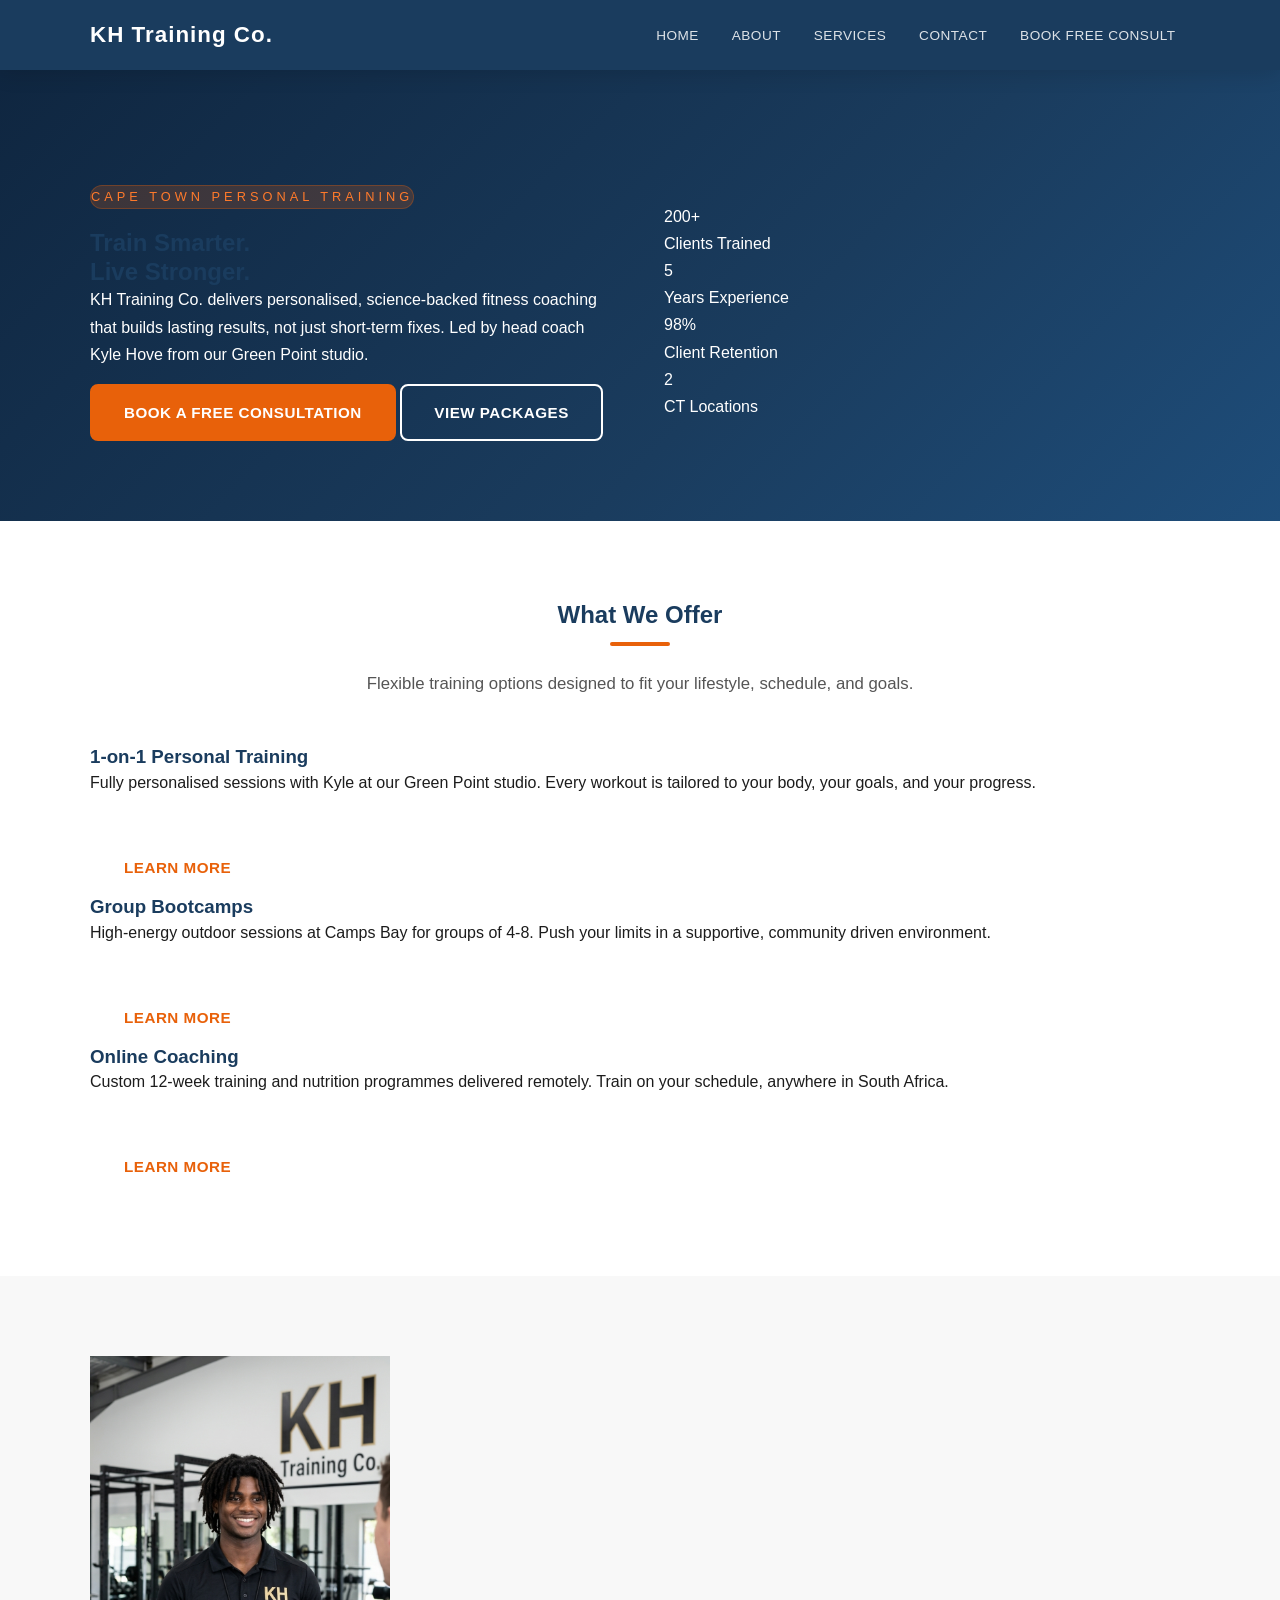
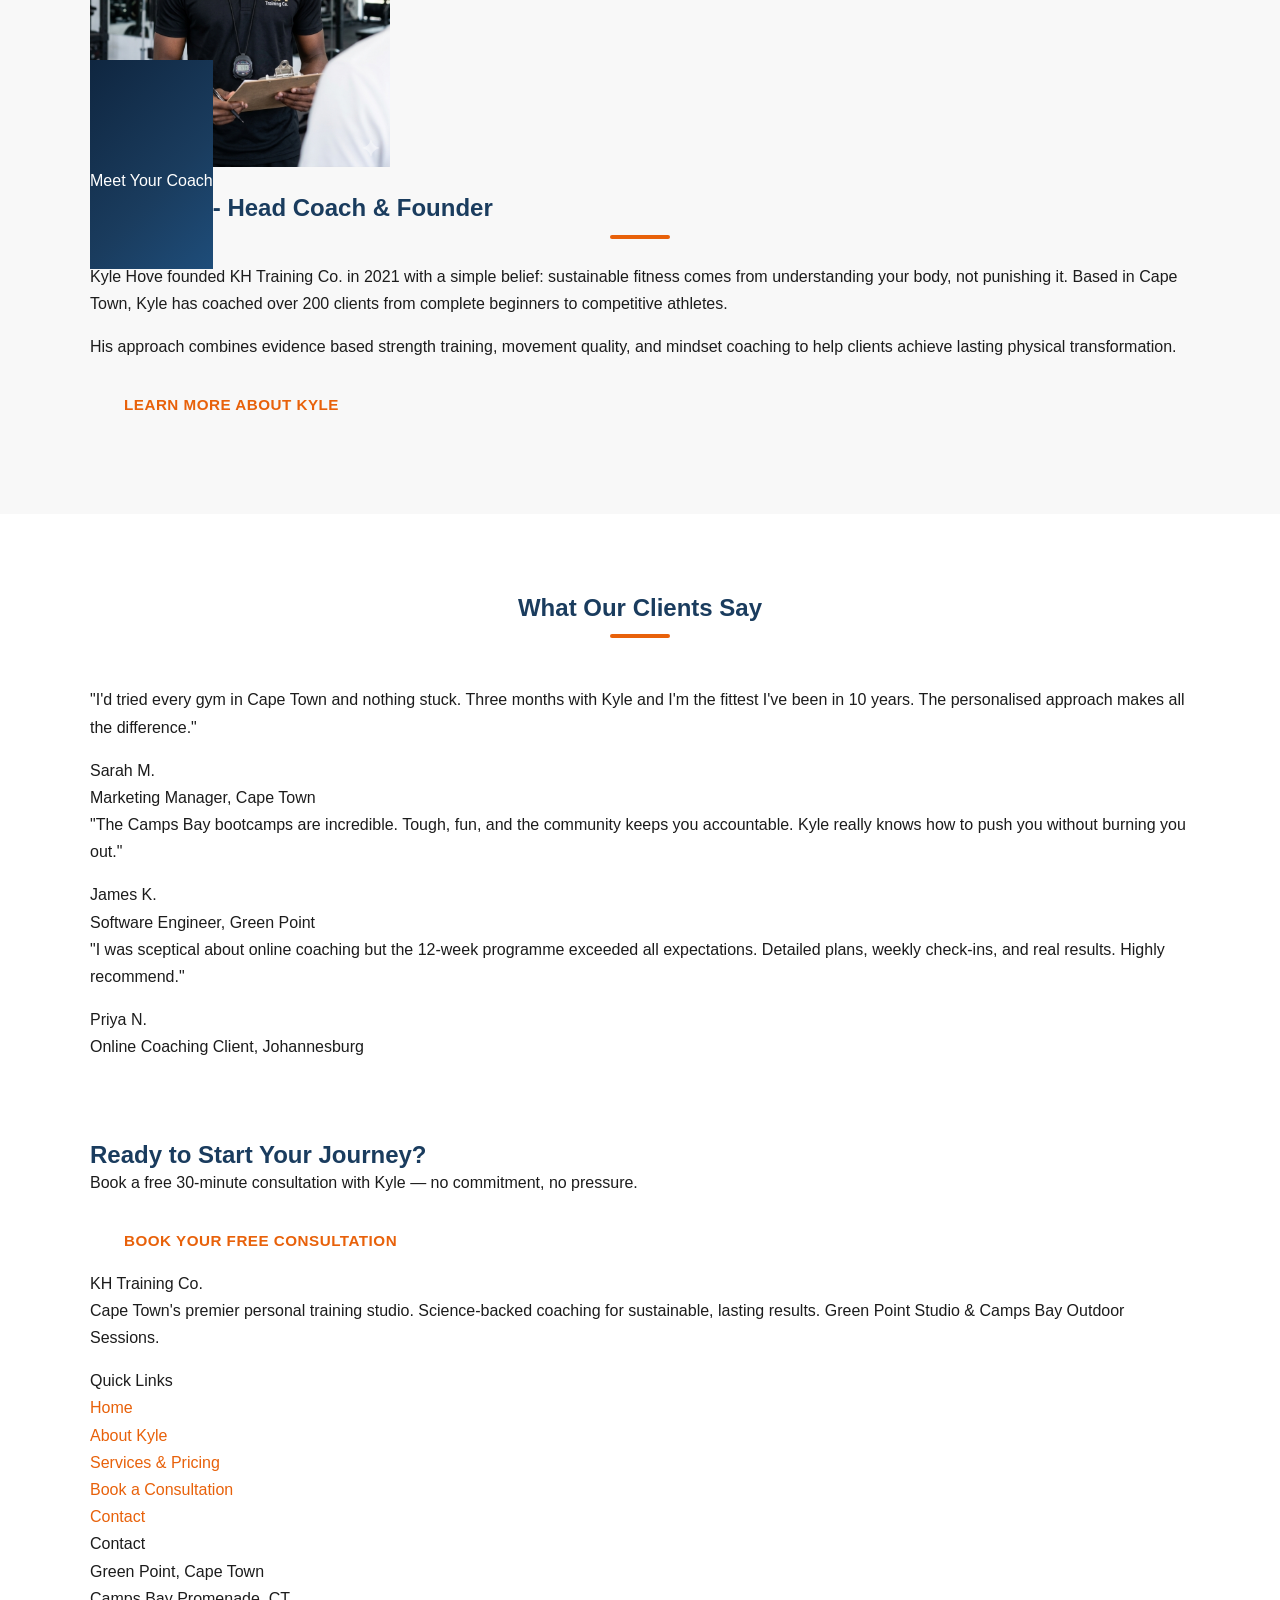
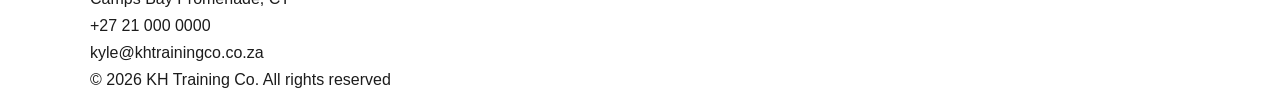
==== index.html @ 4041bc65 "added hero" ====
<!DOCTYPE html>
<html lang="en">
<head>
    <meta charset="UTF-8">
    <meta name="viewport" content="width=device-width, initial-scale=1.0">
    <title>KH Training Co. | Personal Training Cape Town</title>
    <link rel="stylesheet" href="css/style.css">
</head>
<body>
    <!--  header -->
    <header class="site-header">
    <nav class="nav container">
      <a href="index.html" class="navLogo">KH <span>Training Co.</span></a>
      <ul class="navLinks">
        <li><a href="index.html" class="active">Home</a></li>
        <li><a href="about.html">About</a></li>
        <li><a href="services.html">Services</a></li>
        <li><a href="contact.html">Contact</a></li>
        <li><a href="enquiry.html" class="navCTA">Book Free Consult</a></li>
      </ul>
      <div class="navToggle" aria-label="Toggle navigation">
        <span></span><span></span><span></span>
      </div>
    </nav>
  </header>
  <!--hero-->
  <section class="hero">
    <div class="container">
      <div class="heroInner">
        <div class="heroContent">
          <span class="heroTag">Cape Town Personal Training</span>
          <h1>Train Smarter.<br><span>Live Stronger.</span></h1>
          <p>KH Training Co. delivers personalised, science-backed fitness coaching that builds lasting results, not just short-term fixes. Led by head coach Kyle Hove from our Green Point studio.</p>
          <div class="heroBtns">
            <a href="enquiry.html" class="btn btn--primary">Book a Free Consultation</a>
            <a href="services.html" class="btn btn--outline">View Packages</a>
          </div>
        </div>
        <!--xp-->
        <div class="heroVisual">
          <div class="heroStats">
            <div class="stat">
              <div class="stat number">200+</div>
              <div class="stat label">Clients Trained</div>
            </div>
            <div class="stat">
              <div class="stat number">5</div>
              <div class="stat label">Years Experience</div>
            </div>
            <div class="stat">
              <div class="stat number">98%</div>
              <div class="stat label">Client Retention</div>
            </div>
            <div class="stat">
              <div class="stat number">2</div>
              <div class="stat label">CT Locations</div>
            </div>
          </div>
        </div>
      </div>
    </div>
  </section>
    <!--services-->
  <section class="section">
    <div class="container">
      <div class="sectionHeader">
        <h2>What We Offer</h2>
        <div class="divider"></div>
        <p>Flexible training options designed to fit your lifestyle, schedule, and goals.</p>
      </div>
      <div class="cards">
        <div class="card">
          <div class="card icon"></div>
          <h3>1-on-1 Personal Training</h3>
          <p>Fully personalised sessions with Kyle at our Green Point studio. Every workout is tailored to your body, your goals, and your progress.</p>
          <br>
          <a href="services.html" class="btn">Learn More</a>
        </div>

        <div class="card">
          <div class="card icon"></div>
          <h3>Group Bootcamps</h3>
          <p>High-energy outdoor sessions at Camps Bay for groups of 4-8. Push your limits in a supportive, community driven environment.</p>
          <br>
          <a href="services.html" class="btn">Learn More</a>
        </div>

        <div class="card">
          <div class="card icon"></div>
          <h3>Online Coaching</h3>
          <p>Custom 12-week training and nutrition programmes delivered remotely. Train on your schedule, anywhere in South Africa.</p>
          <br>
          <a href="services.html" class="btn">Learn More</a>
        </div>

      </div>
    </div>
  </section>
  <!--about-->
<section class="section section--grey">
    <div class="container">
      <div class="about-grid">
        <div class="about-img">
          <img src="images/kyle.png" alt="Photo of Kyle Hove" width="300" height="auto">
        </div>
        <div>
          <span class="hero tag">Meet Your Coach</span>
          <h2>Kyle Hove - Head Coach & Founder</h2>
          <div class="divider"></div>
          <p>Kyle Hove founded KH Training Co. in 2021 with a simple belief: sustainable fitness comes from understanding your body, not punishing it. Based in Cape Town, Kyle has coached over 200 clients from complete beginners to competitive athletes.</p>
          <p>His approach combines evidence based strength training, movement quality, and mindset coaching to help clients achieve lasting physical transformation.</p>
          <a href="about.html" class="btn">Learn More About Kyle</a>
        </div>
      </div>
    </div>
  </section>
     <!--testimonial-->
  <section class="section">
    <div class="container">
      <div class="sectionHeader">
        <h2>What Our Clients Say</h2>
        <div class="divider"></div>
      </div>
      <div class="testimonials">

        <div class="testimonial">
          <p class="testimonial text">"I'd tried every gym in Cape Town and nothing stuck. Three months with Kyle and I'm the fittest I've been in 10 years. The personalised approach makes all the difference."</p>
          <div class="testimonial author">Sarah M.</div>
          <div class="testimonial role">Marketing Manager, Cape Town</div>
        </div>

        <div class="testimonial">
          <p class="testimonial text">"The Camps Bay bootcamps are incredible. Tough, fun, and the community keeps you accountable. Kyle really knows how to push you without burning you out."</p>
          <div class="testimonial author">James K.</div>
          <div class="testimonial role">Software Engineer, Green Point</div>
        </div>

        <div class="testimonial">
          <p class="testimonial text">"I was sceptical about online coaching but the 12-week programme exceeded all expectations. Detailed plans, weekly check-ins, and real results. Highly recommend."</p>
          <div class="testimonial author">Priya N.</div>
          <div class="testimonial role">Online Coaching Client, Johannesburg</div>
        </div>

      </div>
    </div>
  </section>
       <!-- booking -->
  <section>
    <div class="container">
      <h2 >Ready to Start Your Journey?</h2>
      <p>Book a free 30-minute consultation with Kyle — no commitment, no pressure.</p>
      <a href="enquiry.html" class="btn">Book Your Free Consultation</a>
    </div>
  </section>
    <!-- footer-->
  <footer class="footer">
    <div class="container">
      <div class="footerGrid">
        <div>
          <div class="footerName">KH <span>Training Co.</span></div>
          <p class="footer desc">Cape Town's premier personal training studio. Science-backed coaching for sustainable, lasting results. Green Point Studio &amp; Camps Bay Outdoor Sessions.</p>
        </div>
        <div>
          <div class="footerheading">Quick Links</div>
          <ul class="footerlinks">
            <li><a href="index.html">Home</a></li>
            <li><a href="about.html">About Kyle</a></li>
            <li><a href="services.html">Services &amp; Pricing</a></li>
            <li><a href="enquiry.html">Book a Consultation</a></li>
            <li><a href="contact.html">Contact</a></li>
          </ul>
        </div>
        <div>
          <div class="footerheading">Contact</div>
          <ul class="footerlinks">
            <li>Green Point, Cape Town</li>
            <li> Camps Bay Promenade, CT</li>
            <li> +27 21 000 0000</li>
            <li> kyle@khtrainingco.co.za</li>
          </ul>
        </div>
      </div>
      <div class="footerbottom">
        <p>&copy; 2026 KH Training Co. All rights reserved</p>
      </div>
    </div>
  </footer>
    
</body>
</html>
---- css/style.css ----
/* Variables */
:root {
     --navy:      #1A3C5E;
  --navy-dark: #0F2640;
  --orange:    #E8610A;
  --orange-lt: #FF7A2B;
  --offwhite:  #F8F8F8;
  --lightgrey: #EEEEEE;
  --midgrey:   #999999;
  --darktext:  #1C1C1C;
  --white:     #FFFFFF;

  --font-head: 'Montserrat', sans-serif;
  --font-body: 'Open Sans', sans-serif;

  --shadow-sm: 0 2px 8px rgba(0,0,0,0.08);
  --shadow-md: 0 4px 20px rgba(0,0,0,0.12);
  --shadow-lg: 0 8px 40px rgba(0,0,0,0.16);

  --radius:    8px;
  --transition: 0.3s ease;

}

/* basic rest*/
*{
    margin: 0;
    padding: 0;
    box-shadow: border-box;
}

/*body*/
body {
  font-family: var(--font-body);
  font-size: 16px;
  line-height: 1.7;
  color: var(--darktext);
  background: var(--white);
}

img { max-width: 100%;
     height: auto;
      display: block;
 }

 a { color: var(--orange);
     text-decoration: none;
     transition: color var(--transition);
 }
a:hover { color: var(--orange-lt);
 }

ul { list-style: none;
 }

 /* font style*/
 h1, h2, h3, h4, h5 {
  font-family: var(--font-head);
  font-weight: 700;
  line-height: 1.2;
  color: var(--navy);
}

p { margin-bottom: 1rem;
}

/* layout */
.container {
  max-width: 1100px;
  margin: 0 auto;
  padding: 0 1.5rem;
}

.section {
  padding: 5rem 0;
}

.section--grey{
    background: var(--offwhite);
}

.sectionHeader {
  text-align: center;
  margin-bottom: 3rem;
}

.sectionHeader h2 { margin-bottom: 0.75rem; 
}

.sectionHeader p {
  font-size: 1.05rem;
  color: #555;
  max-width: 600px;
  margin: 0 auto;
}

.divider {
  width: 60px;
  height: 4px;
  background: var(--orange);
  margin: 0.75rem auto 1.5rem;
  border-radius: 2px;
}

/* buttons*/
.btn {
  display: inline-block;
  padding: 0.85rem 2rem;
  border-radius: var(--radius);
  font-family: var(--font-head);
  font-weight: 700;
  font-size: 0.95rem;
  letter-spacing: 0.5px;
  text-transform: uppercase;
  cursor: pointer;
  border: 2px solid transparent;
  transition: all var(--transition);
}

.btn--primary {
  background: var(--orange);
  color: var(--white);
  border-color: var(--orange);
}

.btn--primary:hover {
  background: var(--orange-lt);
  border-color: var(--orange-lt);
  color: var(--white);
  transform: translateY(-2px);
  box-shadow: var(--shadow-md);
}

.btn--outline {
  background: transparent;
  color: var(--white);
  border-color: var(--white);
}

.btn--outline:hover {
  background: var(--white);
  color: var(--navy);
  transform: translateY(-2px);
}

.btn--navy {
  background: var(--navy);
  color: var(--white);
  border-color: var(--navy);
}

.btn--navy:hover {
  background: var(--navy-dark);
  border-color: var(--navy-dark);
  color: var(--white);
  transform: translateY(-2px);
}

/* header and nav*/

.site-header {
  position: sticky;
  top: 0;
  z-index: 1000;
  background: var(--navy);
  box-shadow: var(--shadow-md);
}

.nav {
  display: flex;
  align-items: center;
  justify-content: space-between;
  height: 70px;
}

.navLogo{

  font-family: var(--font-head);
  font-weight: 900;
  font-size: 1.4rem;
  color: var(--white);
  letter-spacing: 1px;
}

.navLinks{
    display: flex;
  align-items: center;
  gap: 0.25rem;
}

.navLinks a{
    font-family: var(--font-head);
    font-size: 0.85rem;
    text-transform: uppercase;
    letter-spacing: 0.5px;
    color: rgba(255,255,255,0.85);
    padding: 0.5rem 0.9rem;
    border-radius: var(--radius);
    transition: all var(--transition);
}

.navLinks :hover{
    color: var(--white);
  background: rgba(255,255,255,0.1);
}

.navCTA{
    background: var(--orange)
    color: var(--white)
    padding: 0.5rem 1.2rem
}

.navCTA :hover{
    background: var(--orange-lt)
}

.navToggle{
  display: none;
  flex-direction: column;
  gap: 5px;
  cursor: pointer;
  padding: 0.5rem;
}

.navToggle span{
  display: block;
  width: 24px;
  height: 2px;
  background: var(--white);
  border-radius: 2px;
  transition: all var(--transition);
}

/* hero */
.hero{
  background: linear-gradient(135deg, var(--navy-dark) 0%, var(--navy) 60%, #1e4d7a 100%);
  color: var(--white);
  padding: 7rem 0 5rem;
  position: relative;
  overflow: hidden;
}

.hero ::before{
  position: absolute;
  top: -50%;
  right: -10%;
  width: 600px;
  height: 600px;
  background: radial-gradient(circle, rgba(232,97,10,0.15) 0%, transparent 70%);
  pointer-events: none;
}

.heroInner{
    display: grid;
    gap: 3rem;
    align-items: center;
    grid-template-columns: 1fr 1fr;
}

.heroTag{
    display: inline-block;
    font-family: var(--font-head);
    font-size: 0.8rem;
    text-transform: uppercase;
    letter-spacing: 4px;
    padding: 0.4 rem 3rem;
    border-radius: 20px;
    border: 1px solid rgba(232,97,10,0.3);
    margin-bottom: 1.25rem;
    background: rgba(232,97,10,0.2);
    color: var(--orange-lt);
}
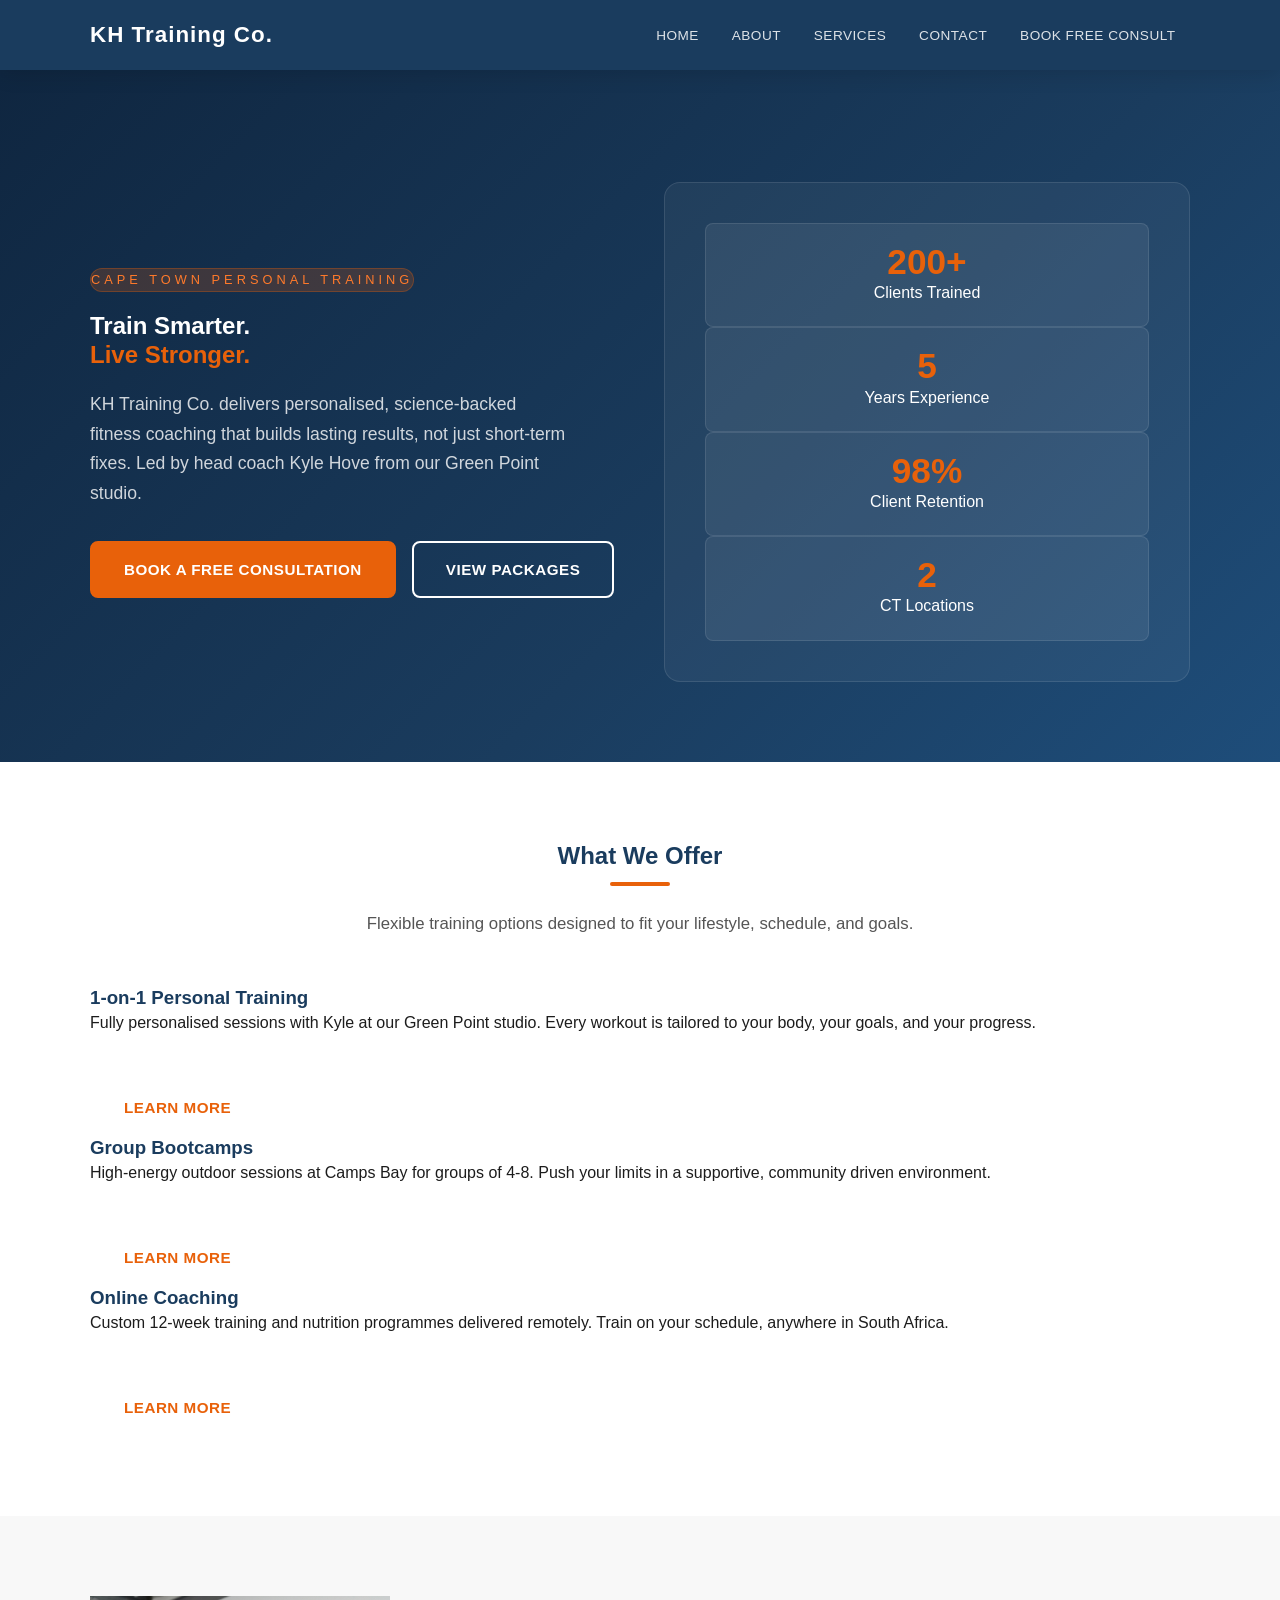
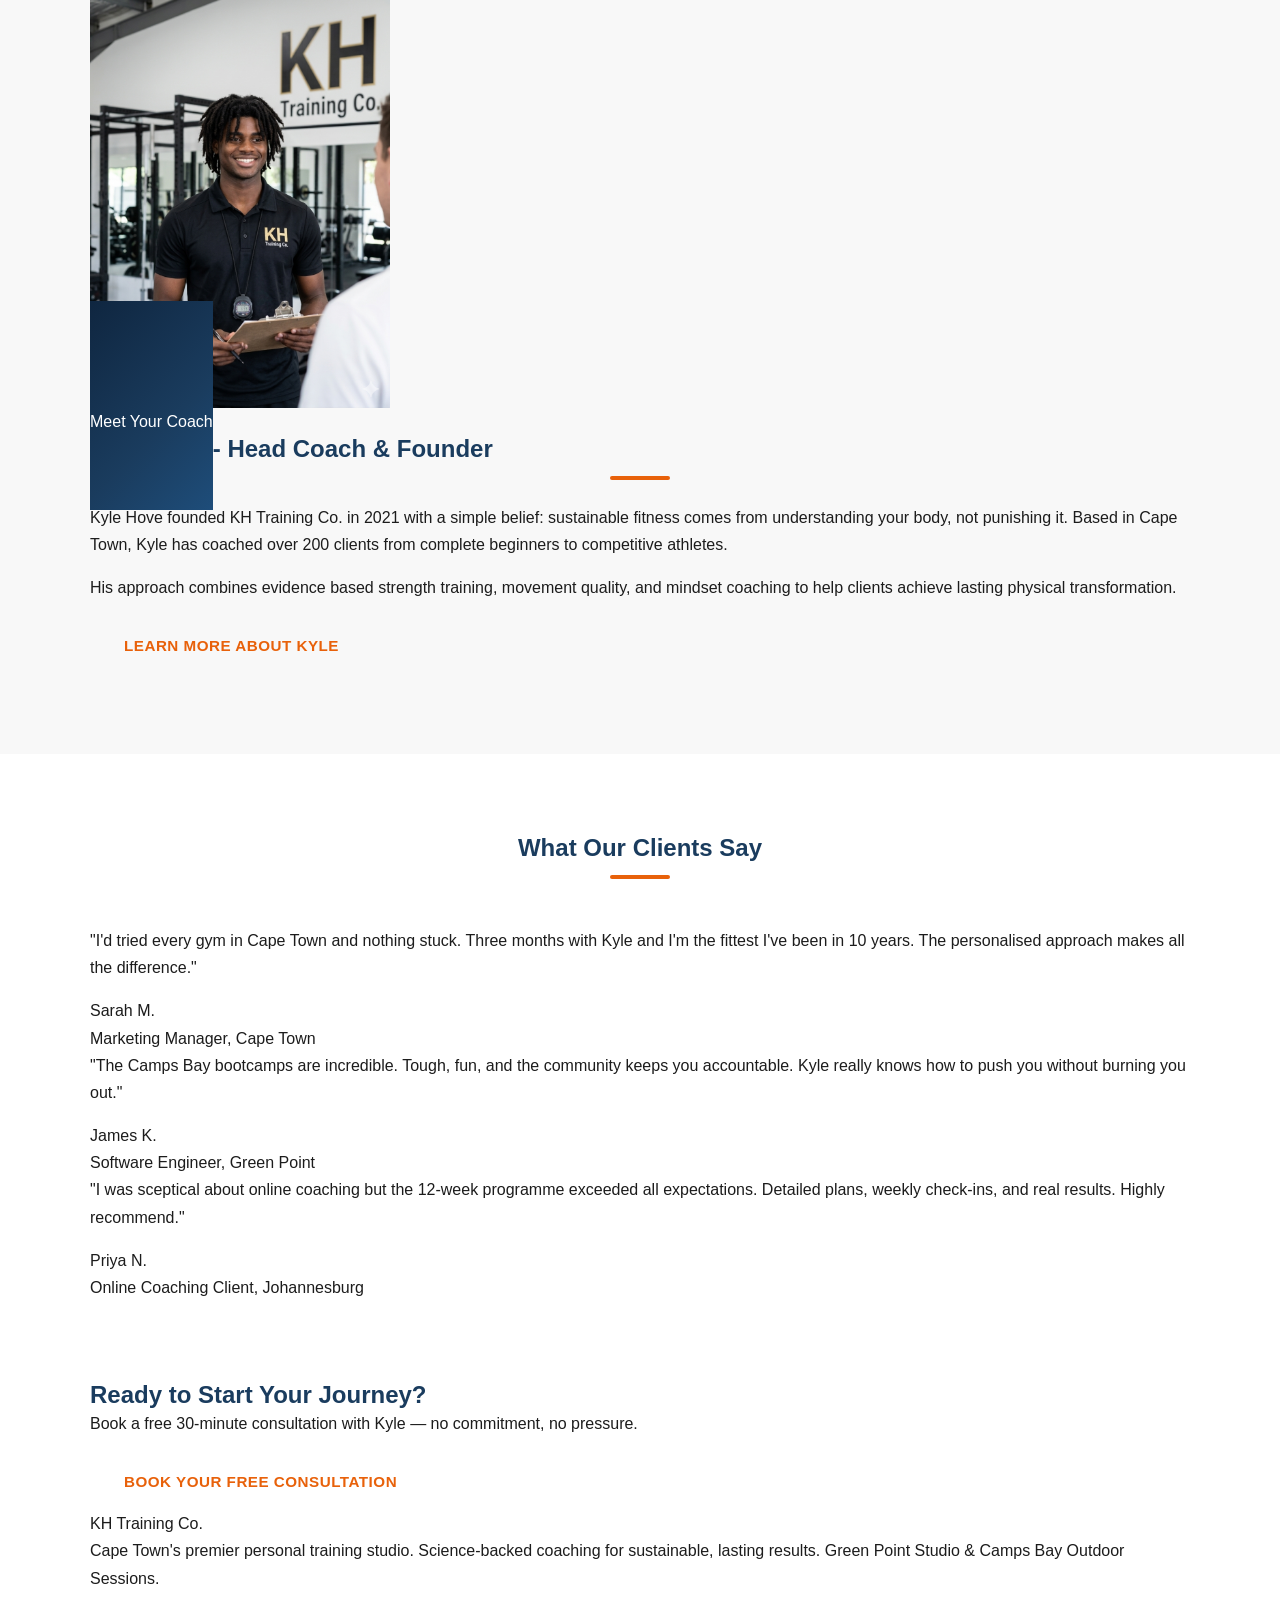
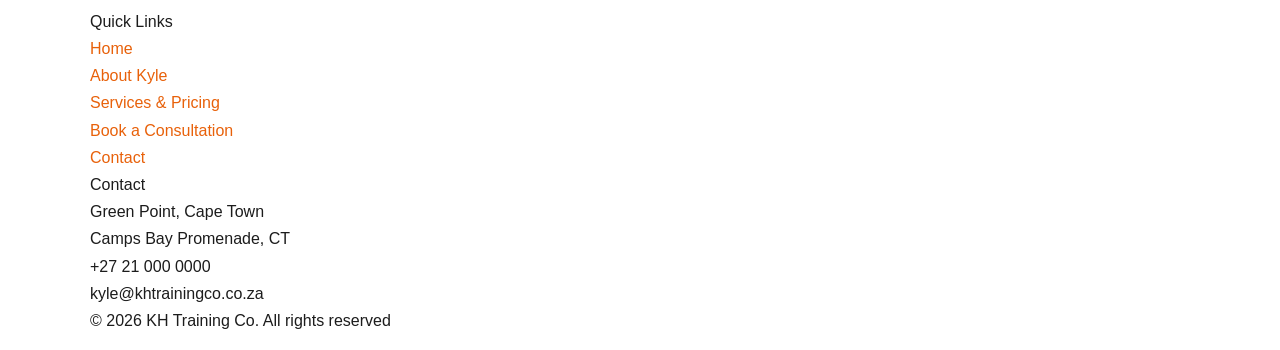
==== commit dfa16162: "styled statas" ====
--- a/index.html
+++ b/index.html
@@ -40,20 +40,20 @@
         <div class="heroVisual">
           <div class="heroStats">
             <div class="stat">
-              <div class="stat number">200+</div>
-              <div class="stat label">Clients Trained</div>
+              <div class="statNumber">200+</div>
+              <div class="statLabel">Clients Trained</div>
             </div>
             <div class="stat">
-              <div class="stat number">5</div>
-              <div class="stat label">Years Experience</div>
+              <div class="statNumber">5</div>
+              <div class="statLabel">Years Experience</div>
             </div>
             <div class="stat">
-              <div class="stat number">98%</div>
-              <div class="stat label">Client Retention</div>
+              <div class="statNumber">98%</div>
+              <div class="statLabel">Client Retention</div>
             </div>
             <div class="stat">
-              <div class="stat number">2</div>
-              <div class="stat label">CT Locations</div>
+              <div class="statNumber">2</div>
+              <div class="statLabel">CT Locations</div>
             </div>
           </div>
         </div>
--- a/css/style.css
+++ b/css/style.css
@@ -271,3 +271,61 @@
     color: var(--orange-lt);
 }
 
+.hero h1 {
+  color: var(--white);
+  margin-bottom: 1.25rem;
+}
+
+.hero h1 span { 
+    color: var(--orange); 
+}
+
+.hero p {
+  font-size: 1.1rem;
+  color: rgba(255,255,255,0.8);
+  margin-bottom: 2rem;
+  max-width: 480px;
+}
+
+.heroBtns{
+  display: flex;
+  gap: 1rem;
+  flex-wrap: wrap;
+}
+
+.heroVisual{
+  background: rgba(255,255,255,0.05);
+  border: 1px solid rgba(255,255,255,0.1);
+  border-radius: 16px;
+  padding: 2.5rem;
+}
+
+.heroStatas{
+  display: grid;
+  grid-template-columns: 1fr 1fr;
+  gap: 1.5rem;
+}
+
+.stat{
+  text-align: center;
+  padding: 1.25rem;
+  background: rgba(255,255,255,0.07);
+  border-radius: var(--radius);
+  border: 1px solid rgba(255,255,255,0.1);
+}
+
+.statNumber{
+  font-family: var(--font-head);
+  font-size: 2.2rem;
+  font-weight: 900;
+  color: var(--orange);
+  line-height: 1;
+}
+
+.statLable{
+  font-size: 0.8rem;
+  color: rgba(255,255,255,0.7);
+  text-transform: uppercase;
+  letter-spacing: 1px;
+  margin-top: 0.4rem;
+}
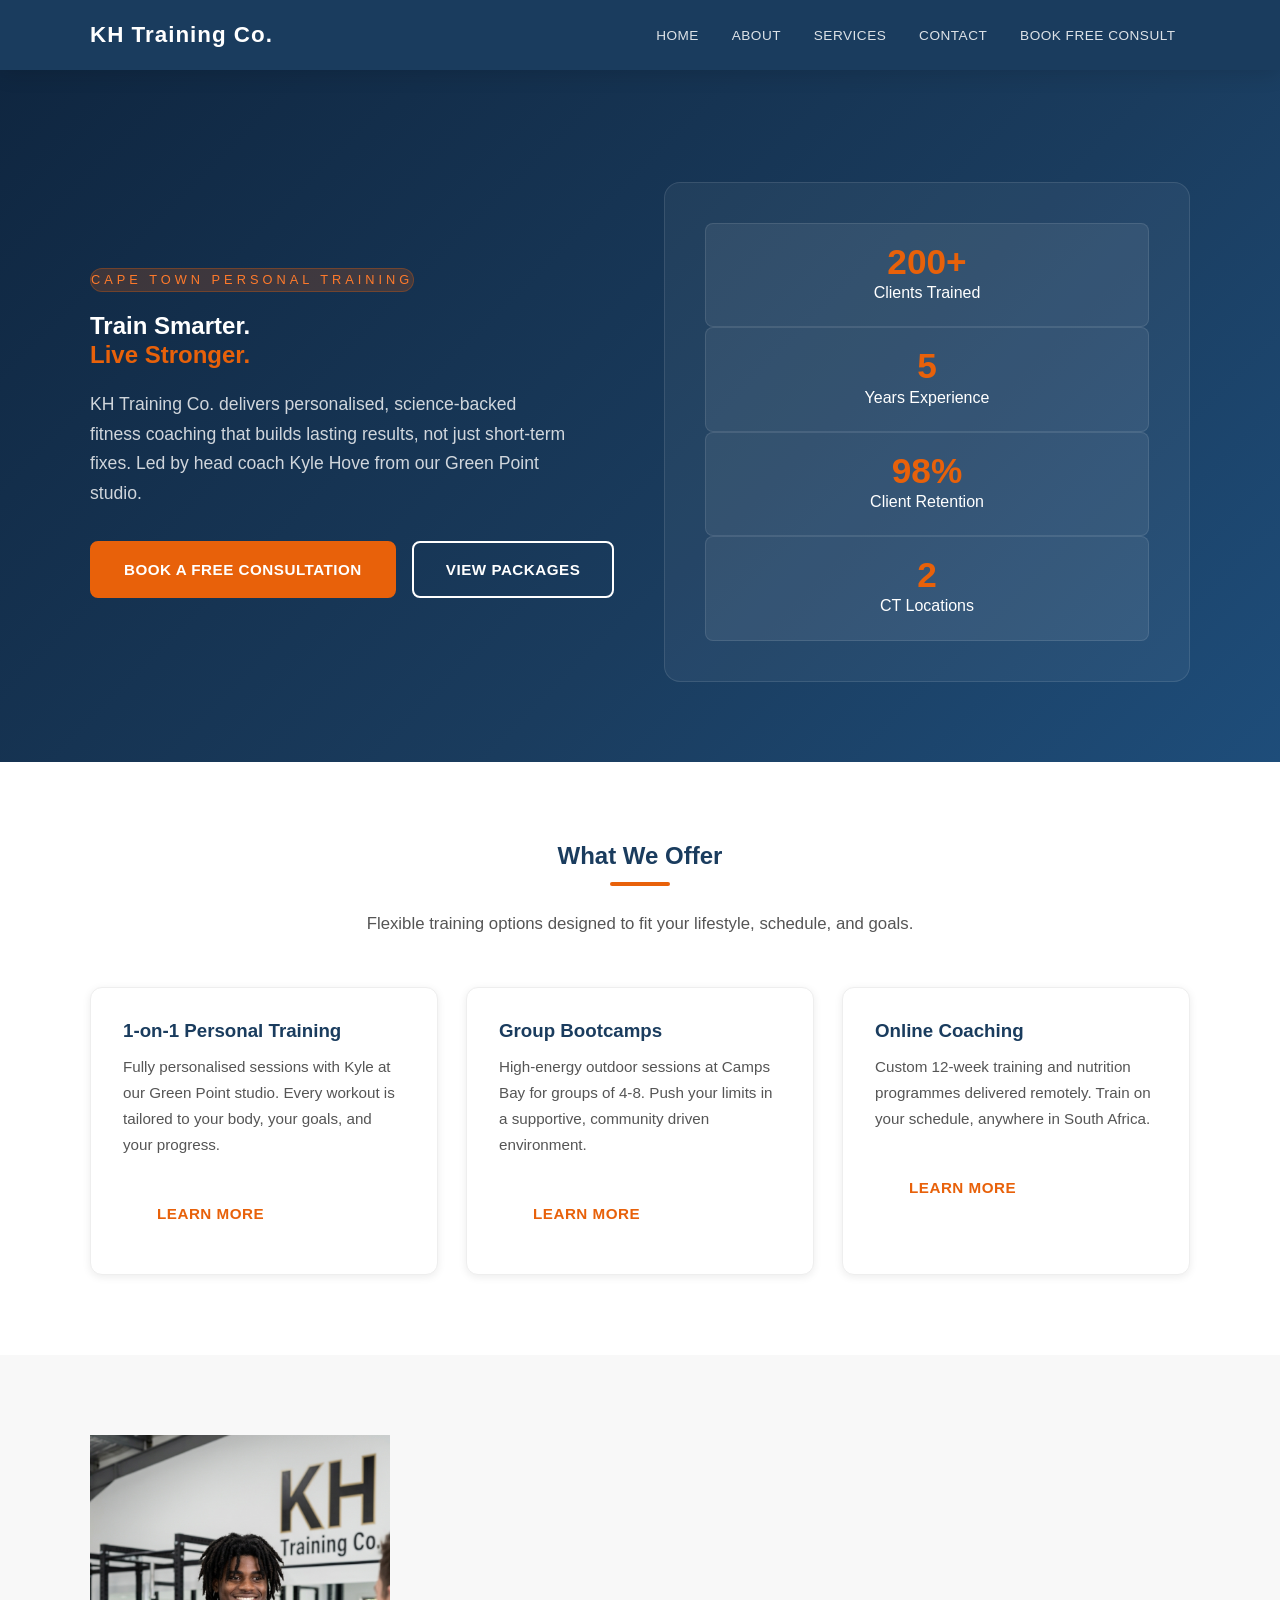
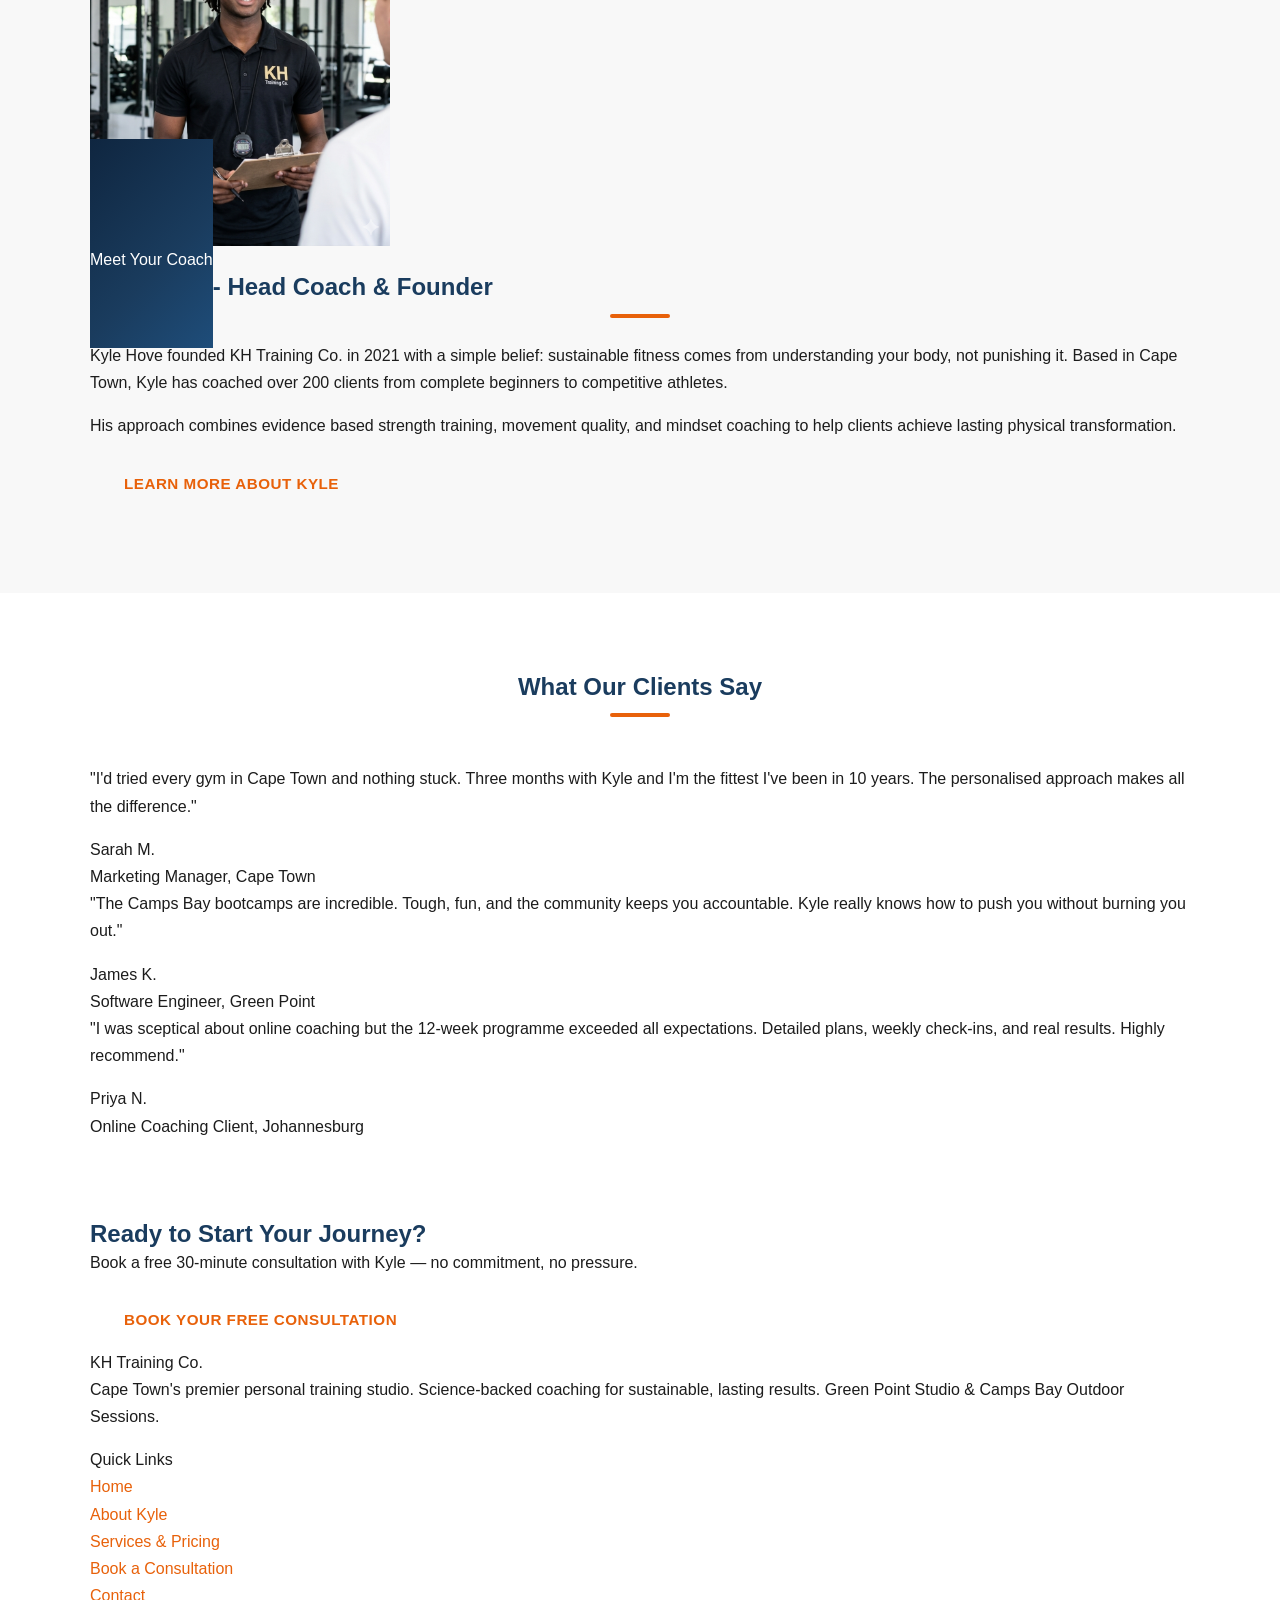
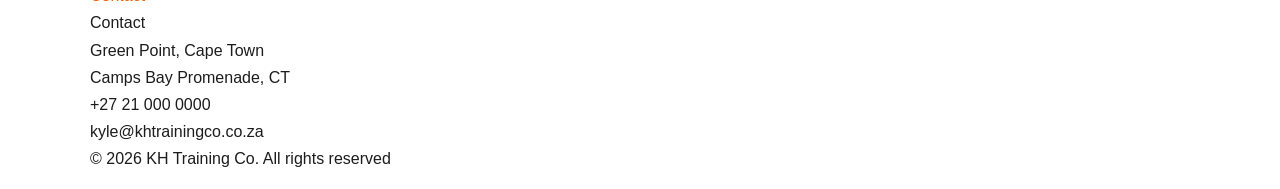
==== commit f4470b55: "styled cards" ====
--- a/index.html
+++ b/index.html
@@ -70,7 +70,7 @@
       </div>
       <div class="cards">
         <div class="card">
-          <div class="card icon"></div>
+          <div class="cardIcon"></div>
           <h3>1-on-1 Personal Training</h3>
           <p>Fully personalised sessions with Kyle at our Green Point studio. Every workout is tailored to your body, your goals, and your progress.</p>
           <br>
@@ -78,7 +78,7 @@
         </div>
 
         <div class="card">
-          <div class="card icon"></div>
+          <div class="cardIcon"></div>
           <h3>Group Bootcamps</h3>
           <p>High-energy outdoor sessions at Camps Bay for groups of 4-8. Push your limits in a supportive, community driven environment.</p>
           <br>
@@ -86,7 +86,7 @@
         </div>
 
         <div class="card">
-          <div class="card icon"></div>
+          <div class="cardIcon"></div>
           <h3>Online Coaching</h3>
           <p>Custom 12-week training and nutrition programmes delivered remotely. Train on your schedule, anywhere in South Africa.</p>
           <br>
--- a/css/style.css
+++ b/css/style.css
@@ -328,4 +328,39 @@
   text-transform: uppercase;
   letter-spacing: 1px;
   margin-top: 0.4rem;
-}+}
+
+/* carrds */
+
+.cards {
+  display: grid;
+  grid-template-columns: repeat(auto-fit, minmax(280px, 1fr));
+  gap: 1.75rem;
+}
+
+.card:hover {
+  transform: translateY(-4px);
+  box-shadow: var(--shadow-lg);
+  border-color: var(--orange);
+}
+
+.card {
+  background: var(--white);
+  border-radius: 12px;
+  padding: 2rem;
+  box-shadow: var(--shadow-sm);
+  border: 1px solid var(--lightgrey);
+  transition: all var(--transition);
+}
+
+.card h3 { 
+    margin-bottom: 0.75rem; 
+}
+
+.card p { 
+  color: #555;
+  font-size: 0.95rem; 
+  margin-bottom: 0;
+ }
+
+ 
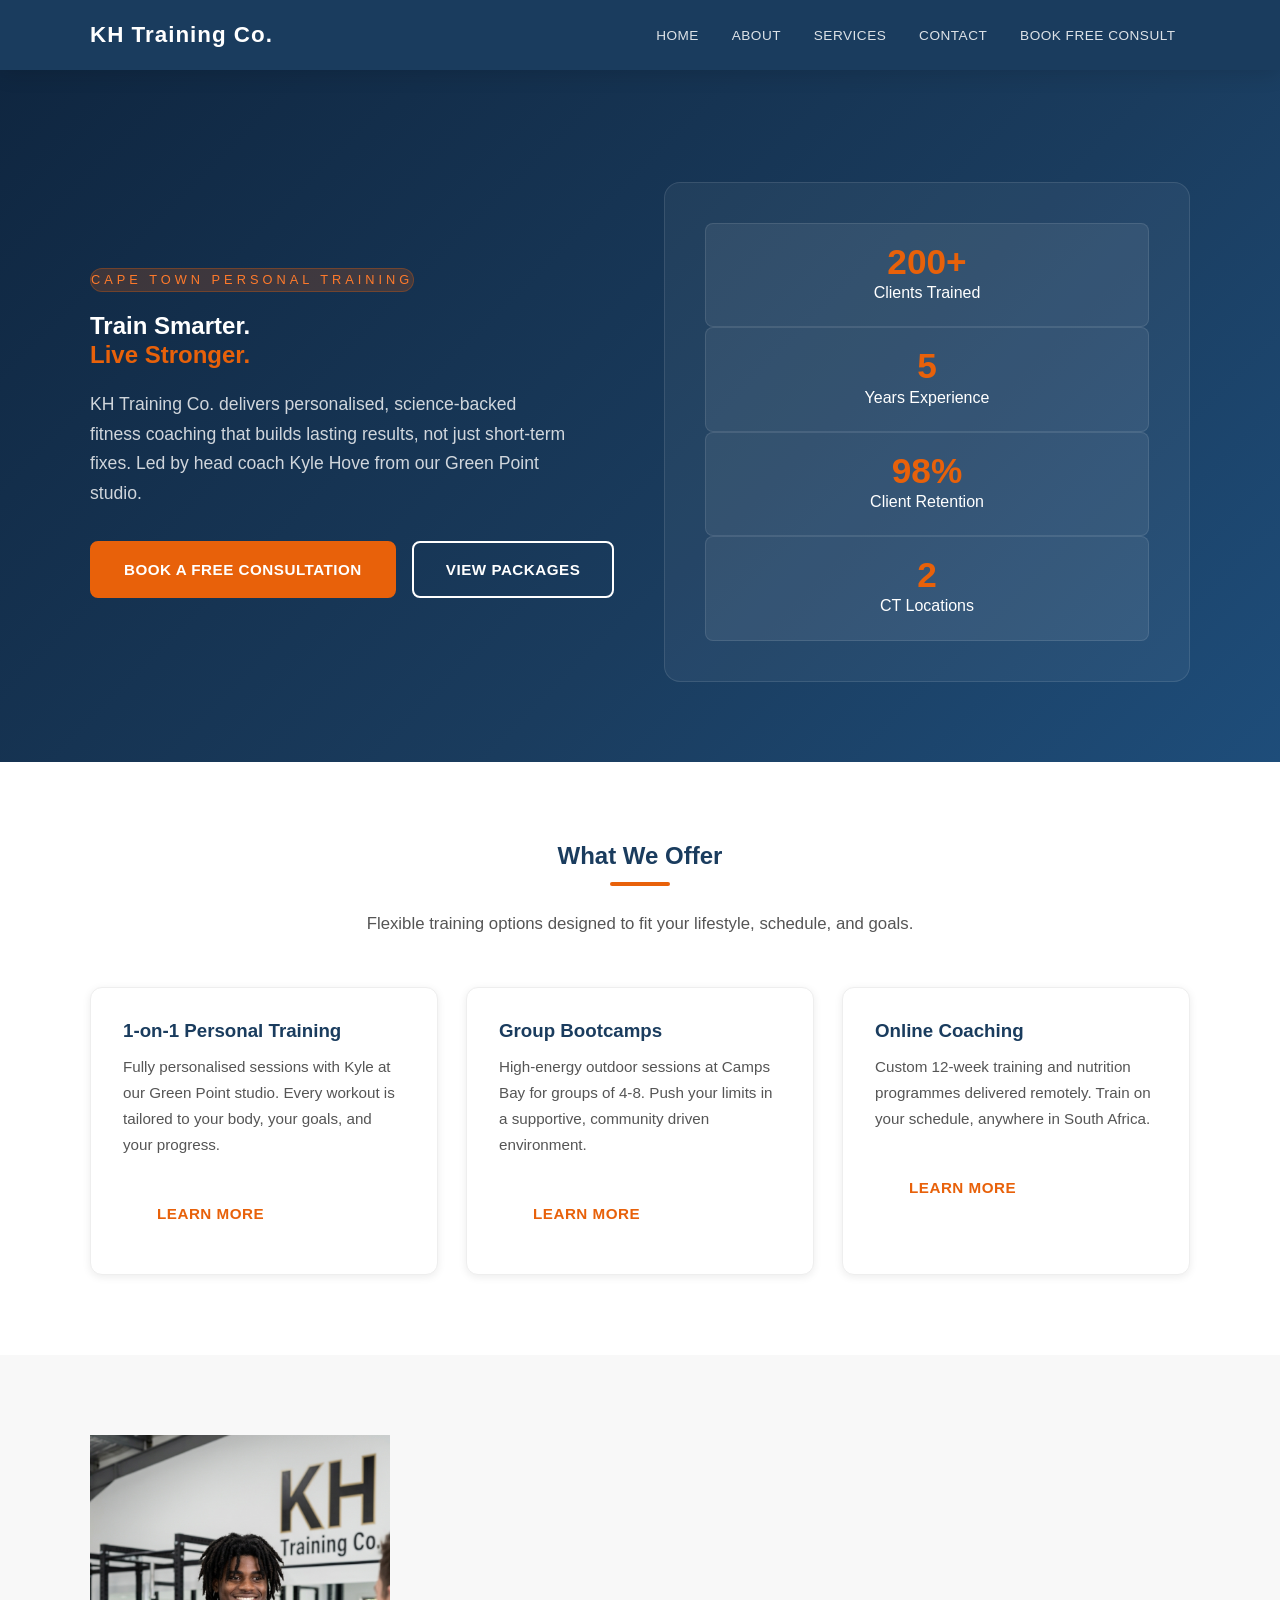
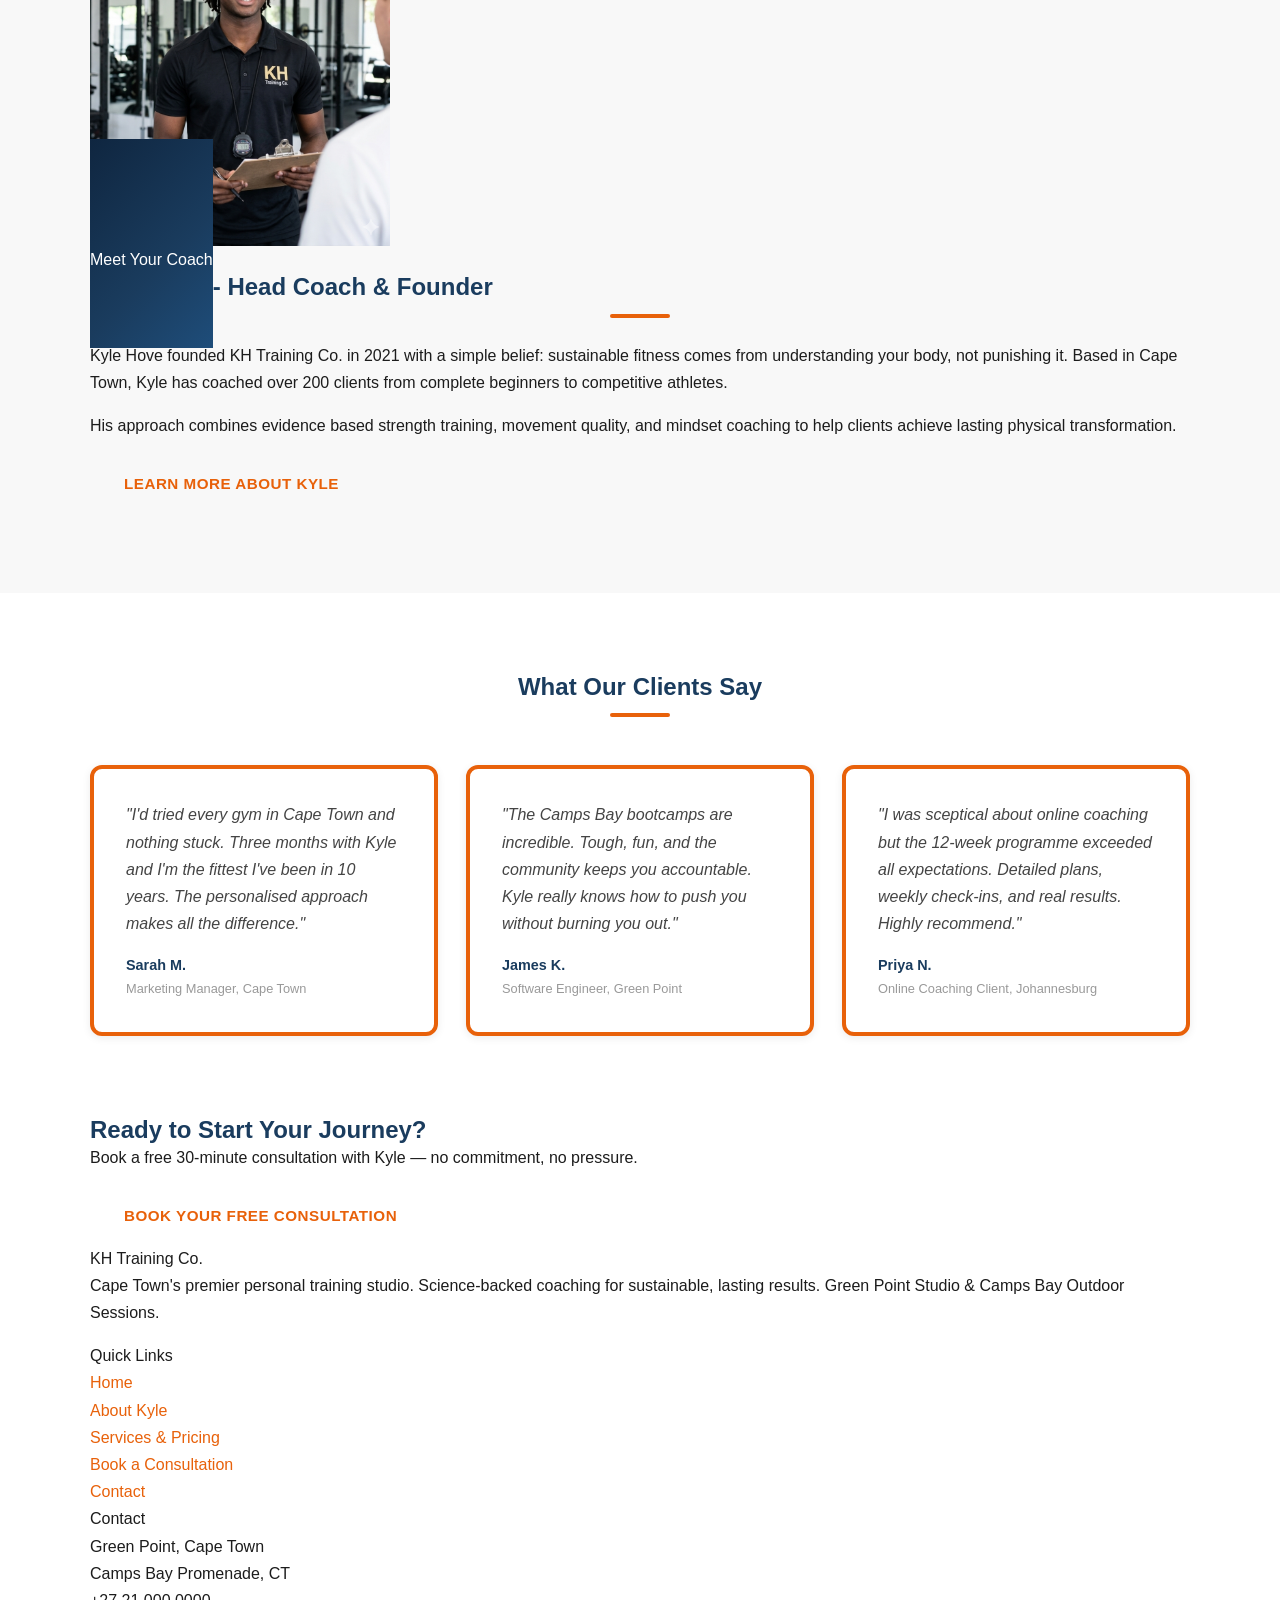
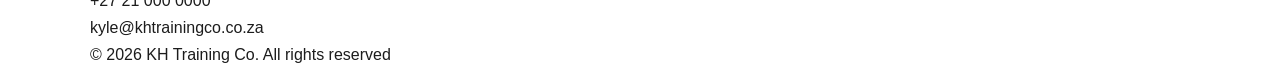
==== commit e2bb39d8: "styled Testimonials" ====
--- a/index.html
+++ b/index.html
@@ -124,21 +124,21 @@
       <div class="testimonials">
 
         <div class="testimonial">
-          <p class="testimonial text">"I'd tried every gym in Cape Town and nothing stuck. Three months with Kyle and I'm the fittest I've been in 10 years. The personalised approach makes all the difference."</p>
-          <div class="testimonial author">Sarah M.</div>
-          <div class="testimonial role">Marketing Manager, Cape Town</div>
+          <p class="testimonialText">"I'd tried every gym in Cape Town and nothing stuck. Three months with Kyle and I'm the fittest I've been in 10 years. The personalised approach makes all the difference."</p>
+          <div class="testimonialAuthor">Sarah M.</div>
+          <div class="testimonialRole">Marketing Manager, Cape Town</div>
         </div>
 
         <div class="testimonial">
-          <p class="testimonial text">"The Camps Bay bootcamps are incredible. Tough, fun, and the community keeps you accountable. Kyle really knows how to push you without burning you out."</p>
-          <div class="testimonial author">James K.</div>
-          <div class="testimonial role">Software Engineer, Green Point</div>
+          <p class="testimonialText">"The Camps Bay bootcamps are incredible. Tough, fun, and the community keeps you accountable. Kyle really knows how to push you without burning you out."</p>
+          <div class="testimonialAuthor">James K.</div>
+          <div class="testimonialRole">Software Engineer, Green Point</div>
         </div>
 
         <div class="testimonial">
-          <p class="testimonial text">"I was sceptical about online coaching but the 12-week programme exceeded all expectations. Detailed plans, weekly check-ins, and real results. Highly recommend."</p>
-          <div class="testimonial author">Priya N.</div>
-          <div class="testimonial role">Online Coaching Client, Johannesburg</div>
+          <p class="testimonialText">"I was sceptical about online coaching but the 12-week programme exceeded all expectations. Detailed plans, weekly check-ins, and real results. Highly recommend."</p>
+          <div class="testimonialAuthor">Priya N.</div>
+          <div class="testimonialRole">Online Coaching Client, Johannesburg</div>
         </div>
 
       </div>
--- a/css/style.css
+++ b/css/style.css
@@ -363,4 +363,35 @@
   margin-bottom: 0;
  }
 
- 
+
+/* Testimonials*/
+
+.testimonials { 
+    display: grid; 
+    grid-template-columns: repeat(auto-fit, minmax(280px, 1fr)); 
+    gap: 1.75rem; 
+}
+
+.testimonial {
+  background: var(--white);
+  border-radius: 12px;
+  padding: 2rem;
+  box-shadow: var(--shadow-sm);
+  border: 4px solid var(--orange);
+}
+
+.testimonialText { 
+    font-style: italic; 
+    color: #444; 
+    margin-bottom: 1rem; 
+}
+.testimonialAuthor { 
+    font-family: var(--font-head); 
+    font-weight: 700; 
+    font-size: 0.9rem; 
+    color: var(--navy); 
+}
+.testimonialRole { 
+    font-size: 0.8rem; 
+    color: var(--midgrey); 
+}
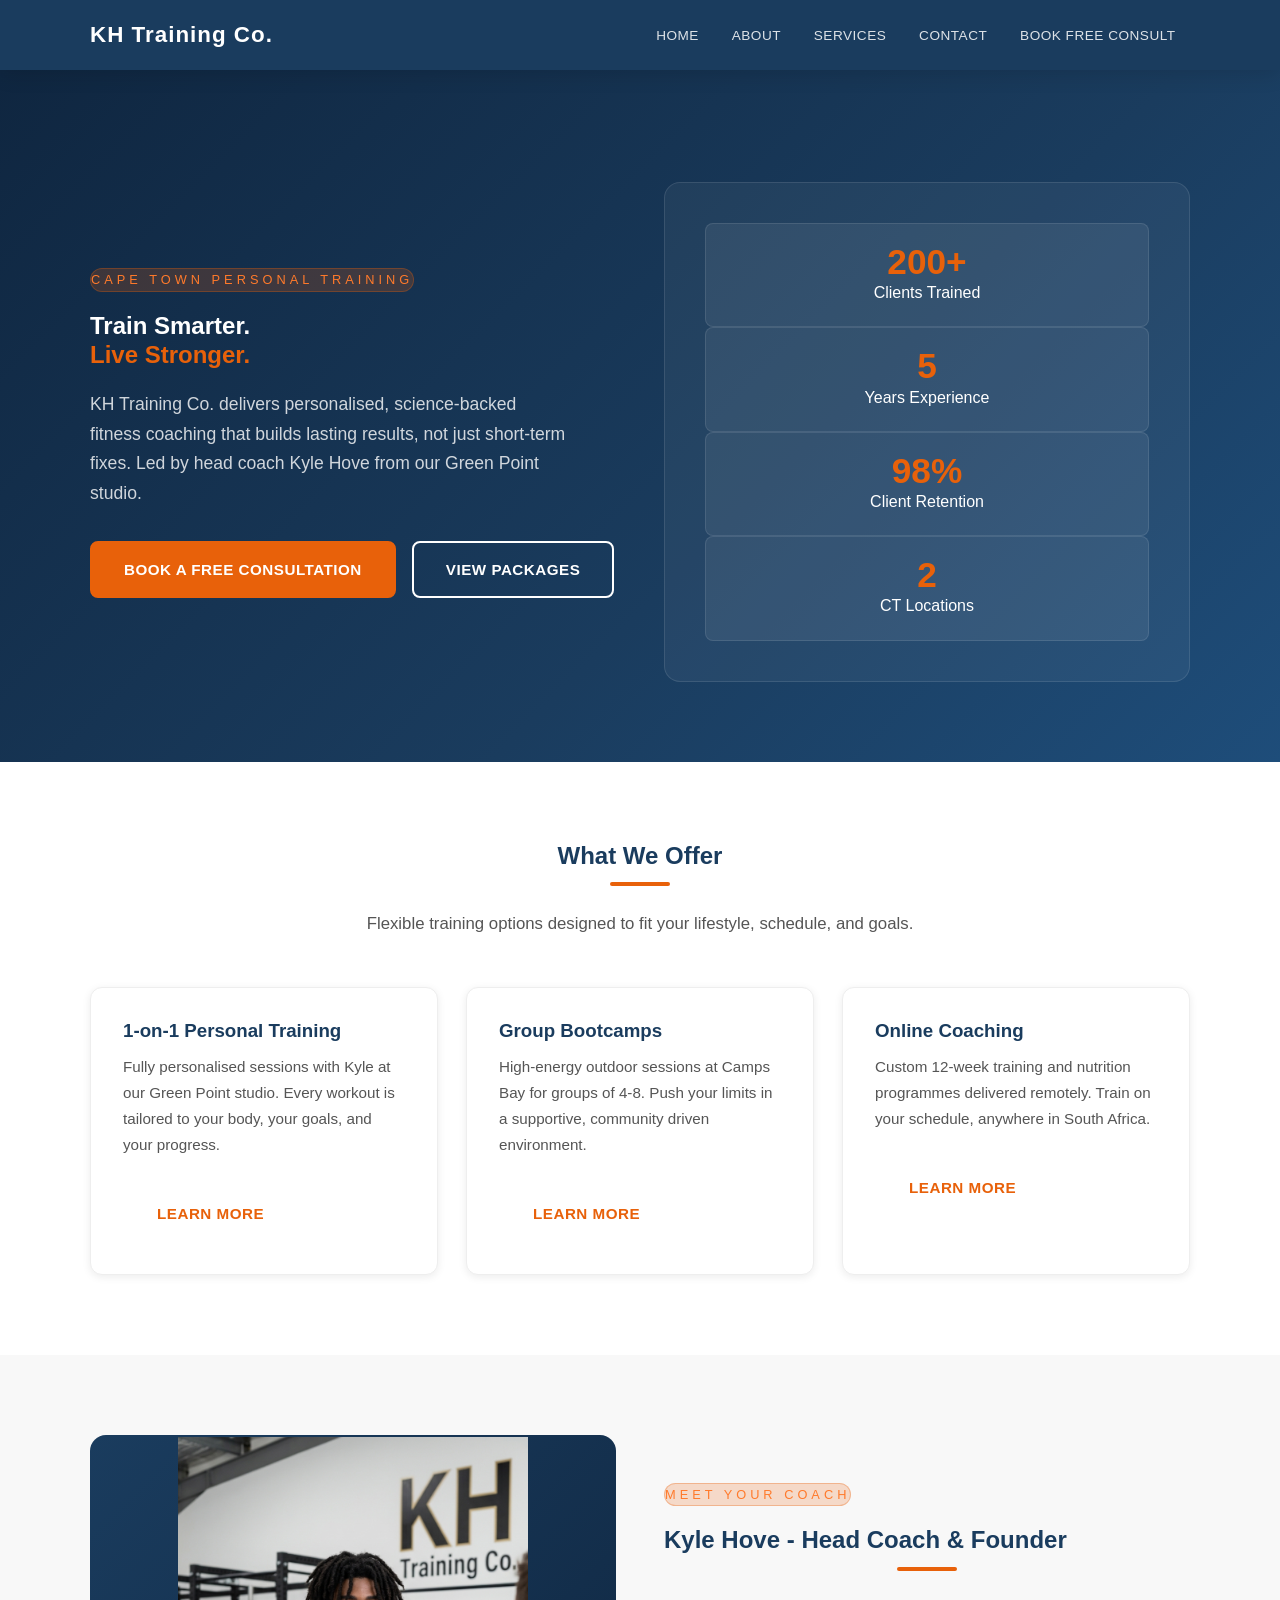
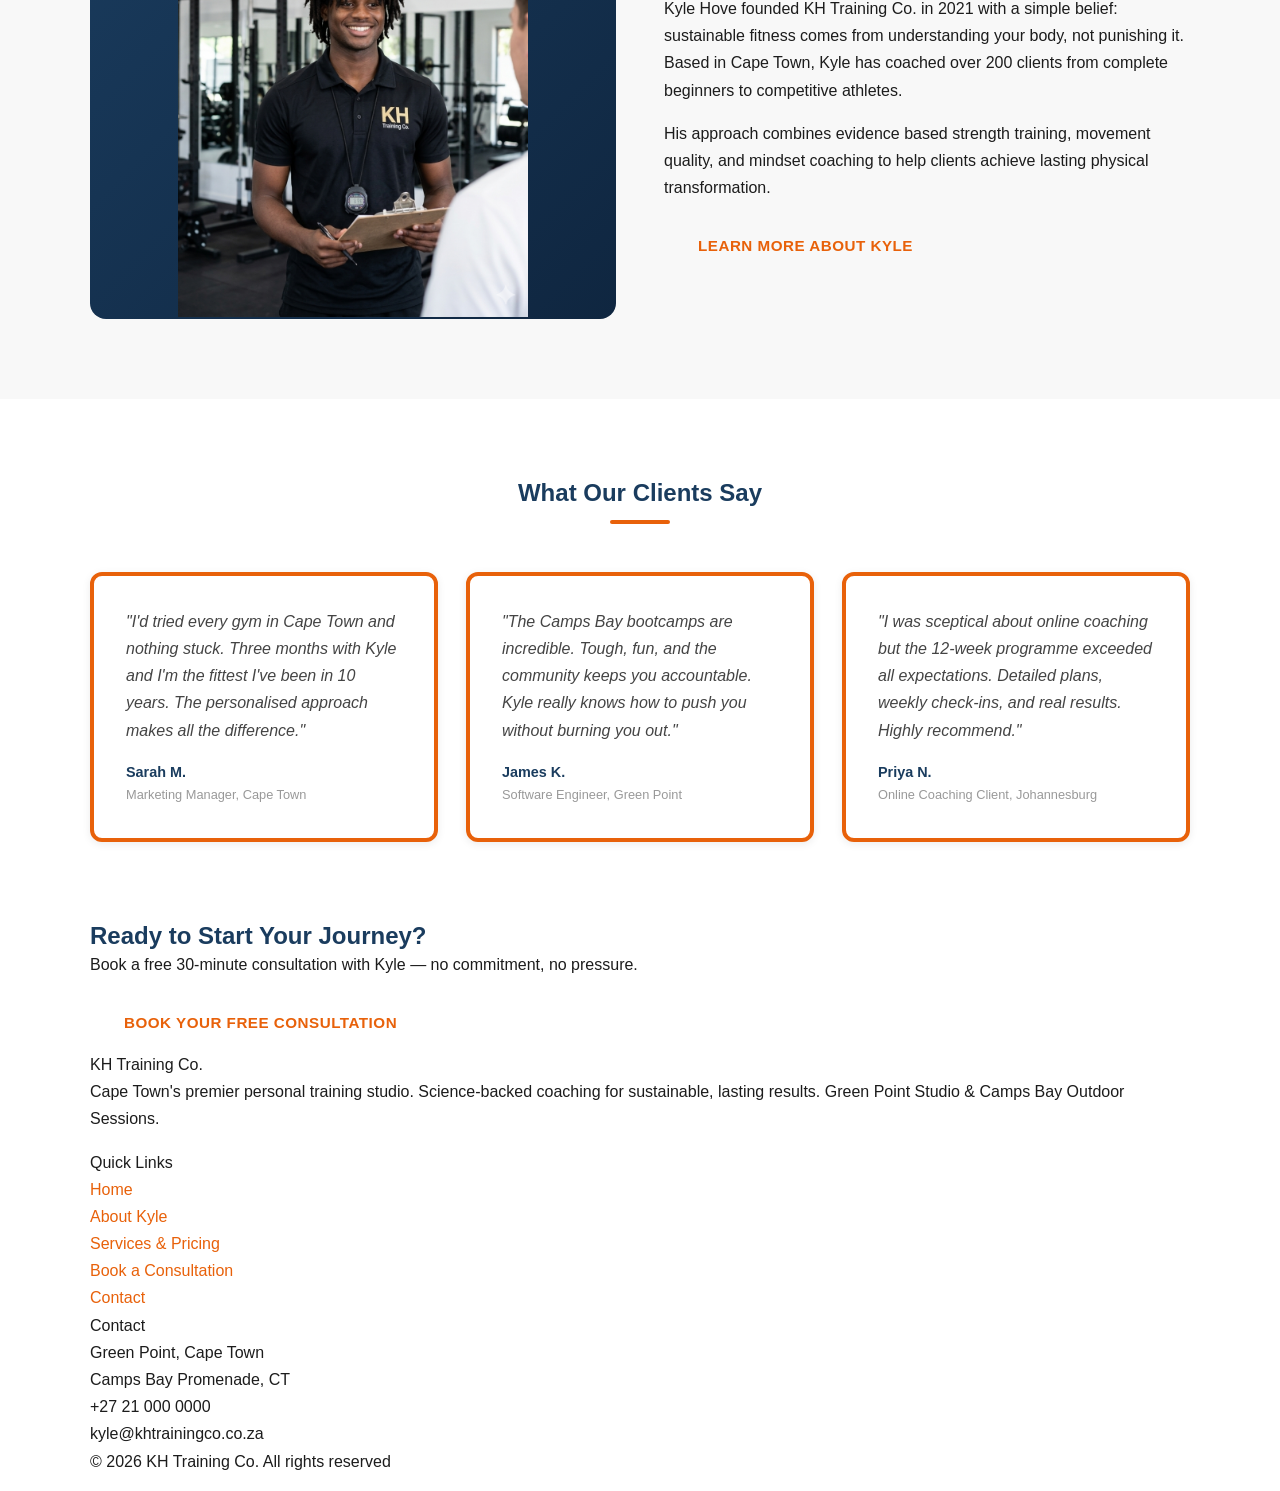
==== commit 326ab3b5: "styled about section" ====
--- a/index.html
+++ b/index.html
@@ -101,10 +101,10 @@
     <div class="container">
       <div class="about-grid">
         <div class="about-img">
-          <img src="images/kyle.png" alt="Photo of Kyle Hove" width="300" height="auto">
+          <img src="images/kyle.png" alt="Photo of Kyle Hove" width="350rem" height="auto">
         </div>
         <div>
-          <span class="hero tag">Meet Your Coach</span>
+          <span class="heroTag">Meet Your Coach</span>
           <h2>Kyle Hove - Head Coach & Founder</h2>
           <div class="divider"></div>
           <p>Kyle Hove founded KH Training Co. in 2021 with a simple belief: sustainable fitness comes from understanding your body, not punishing it. Based in Cape Town, Kyle has coached over 200 clients from complete beginners to competitive athletes.</p>
--- a/css/style.css
+++ b/css/style.css
@@ -394,4 +394,27 @@
 .testimonialRole { 
     font-size: 0.8rem; 
     color: var(--midgrey); 
-}+}
+
+/* about*/
+
+.about-grid {
+  display: grid;
+  grid-template-columns: 1fr 1fr;
+  gap: 3rem;
+  align-items: center;
+}
+
+.about-img {
+  background: linear-gradient(135deg, var(--navy), var(--navy-dark));
+  border-radius: 16px;
+  height: 420px;
+  display: flex;
+  align-items: center;
+  justify-content: center;
+  color: rgba(255,255,255,0.3);
+  font-size: 0.9rem;
+  font-family: var(--font-head);
+  text-align: center;
+  padding: 2rem;
+}
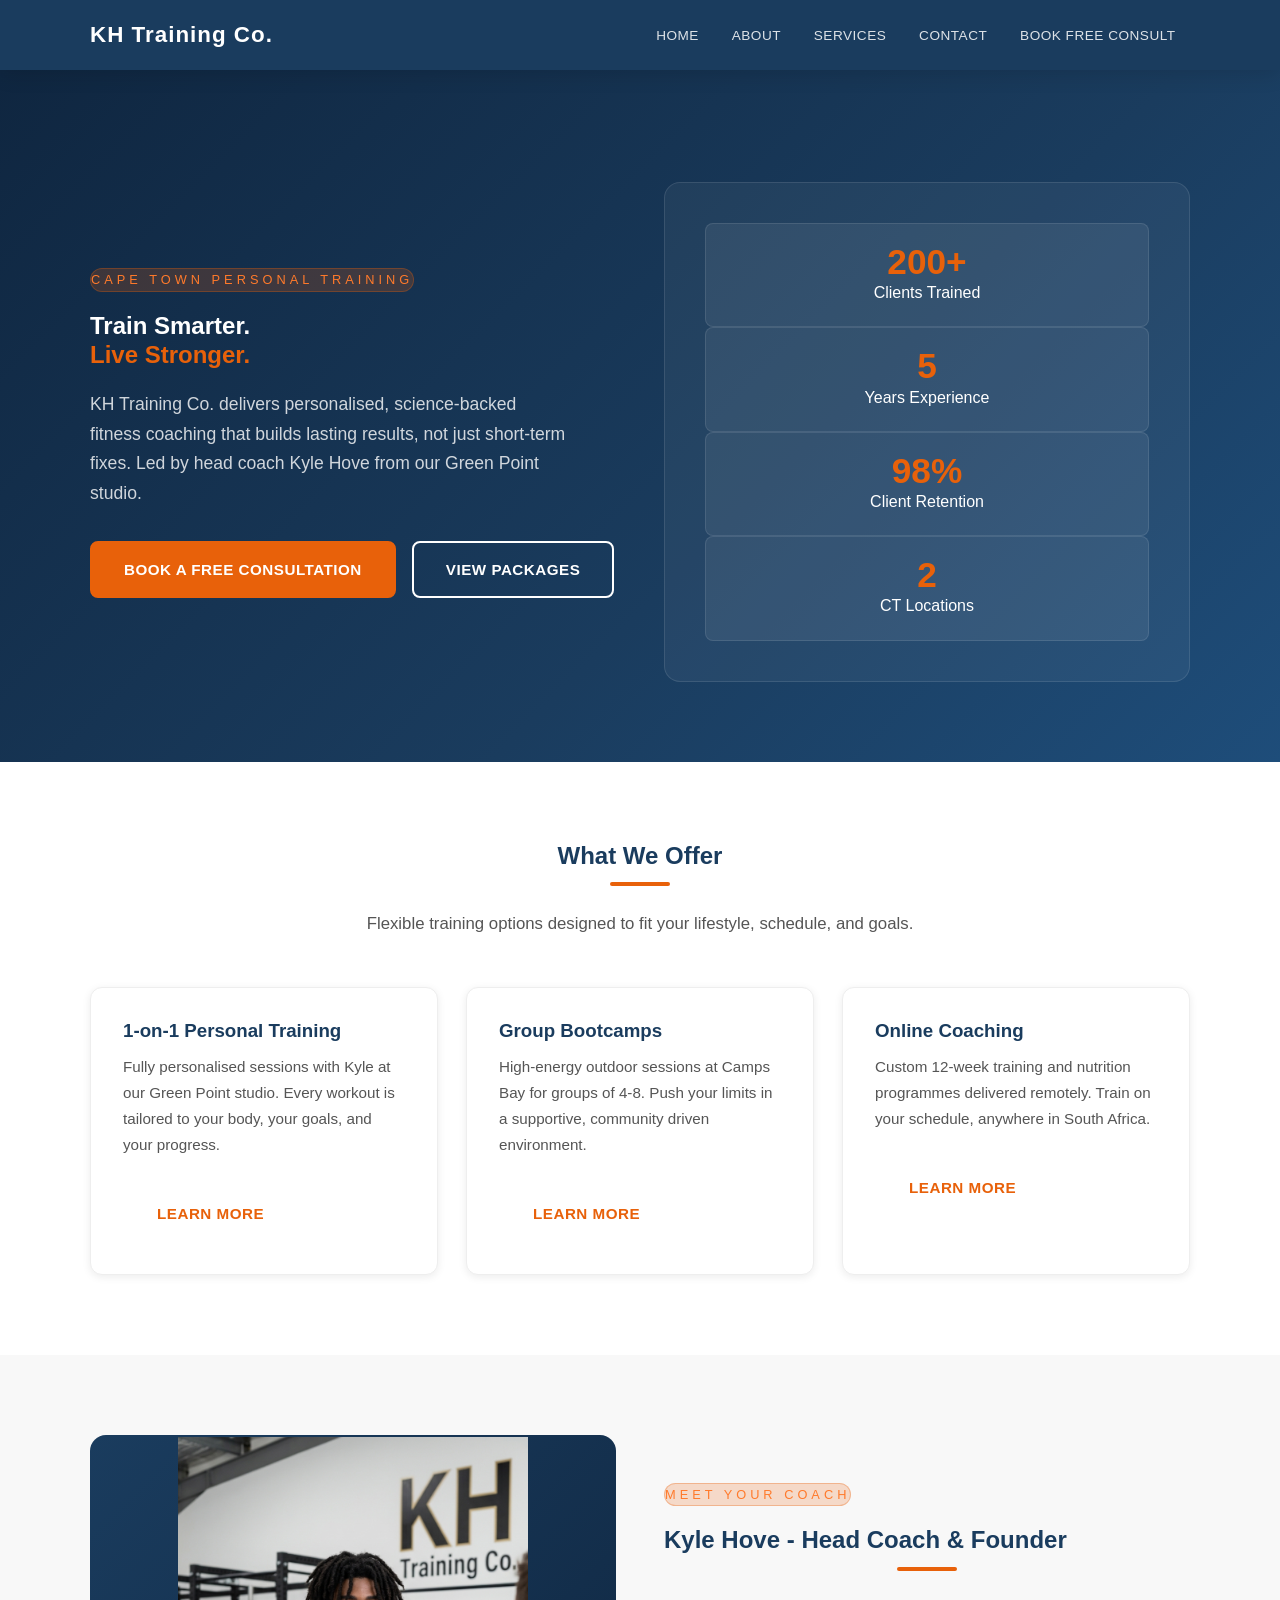
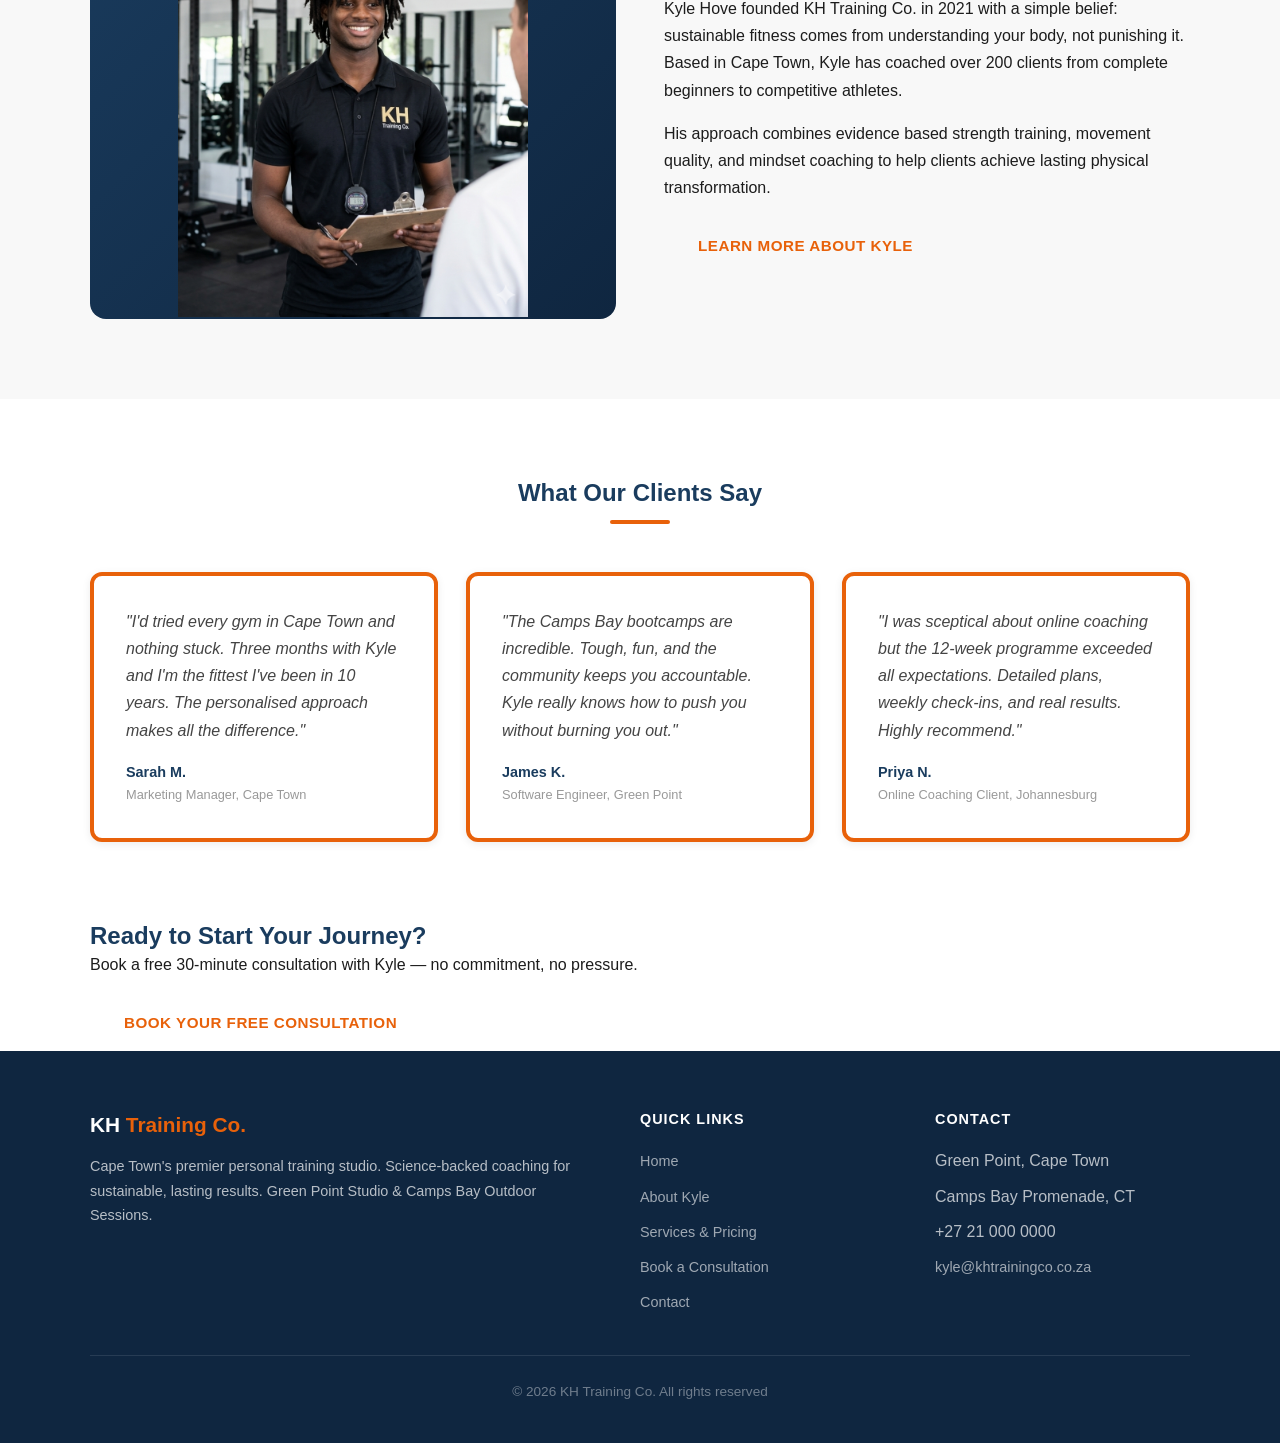
==== commit eac2db4c: "styled footer section" ====
--- a/index.html
+++ b/index.html
@@ -158,7 +158,7 @@
       <div class="footerGrid">
         <div>
           <div class="footerName">KH <span>Training Co.</span></div>
-          <p class="footer desc">Cape Town's premier personal training studio. Science-backed coaching for sustainable, lasting results. Green Point Studio &amp; Camps Bay Outdoor Sessions.</p>
+          <p class="footerdesc">Cape Town's premier personal training studio. Science-backed coaching for sustainable, lasting results. Green Point Studio &amp; Camps Bay Outdoor Sessions.</p>
         </div>
         <div>
           <div class="footerheading">Quick Links</div>
@@ -176,7 +176,7 @@
             <li>Green Point, Cape Town</li>
             <li> Camps Bay Promenade, CT</li>
             <li> +27 21 000 0000</li>
-            <li> kyle@khtrainingco.co.za</li>
+            <li ><a href="https://www.instagram.com/kyle_nextdoor/"> kyle@khtrainingco.co.za</a></li>
           </ul>
         </div>
       </div>
--- a/css/style.css
+++ b/css/style.css
@@ -418,3 +418,68 @@
   text-align: center;
   padding: 2rem;
 }
+/* footer */
+
+.footer {
+  background: var(--navy-dark);
+  color: rgba(255,255,255,0.7);
+  padding: 3.5rem 0 1.5rem;
+}
+
+.footerGrid {
+  display: grid;
+  grid-template-columns: 2fr 1fr 1fr;
+  gap: 2.5rem;
+  margin-bottom: 2.5rem;
+}
+
+.footerName {
+  font-family: var(--font-head);
+  font-weight: 900;
+  font-size: 1.3rem;
+  color: var(--white);
+  margin-bottom: 0.75rem;
+}
+
+.footerName span { 
+    color: var(--orange); 
+}
+
+.footerdesc { 
+    font-size: 0.9rem; 
+    line-height: 1.7; 
+}
+
+.footerheading {
+  font-family: var(--font-head);
+  font-weight: 700;
+  font-size: 0.9rem;
+  text-transform: uppercase;
+  letter-spacing: 1px;
+  color: var(--white);
+  margin-bottom: 1rem;
+}
+
+.footerlinks { 
+    display: flex;
+     flex-direction: column; 
+     gap: 0.5rem; 
+}
+
+.footerlinks a {
+  color: rgba(255,255,255,0.6);
+  font-size: 0.9rem;
+  transition: color var(--transition);
+}
+
+.footerlinks a:hover { 
+    color: var(--orange);
+ }
+ .footerbottom {
+  border-top: 1px solid rgba(255,255,255,0.1);
+  padding-top: 1.5rem;
+  text-align: center;
+  font-size: 0.85rem;
+  color: rgba(255,255,255,0.4);
+}
+
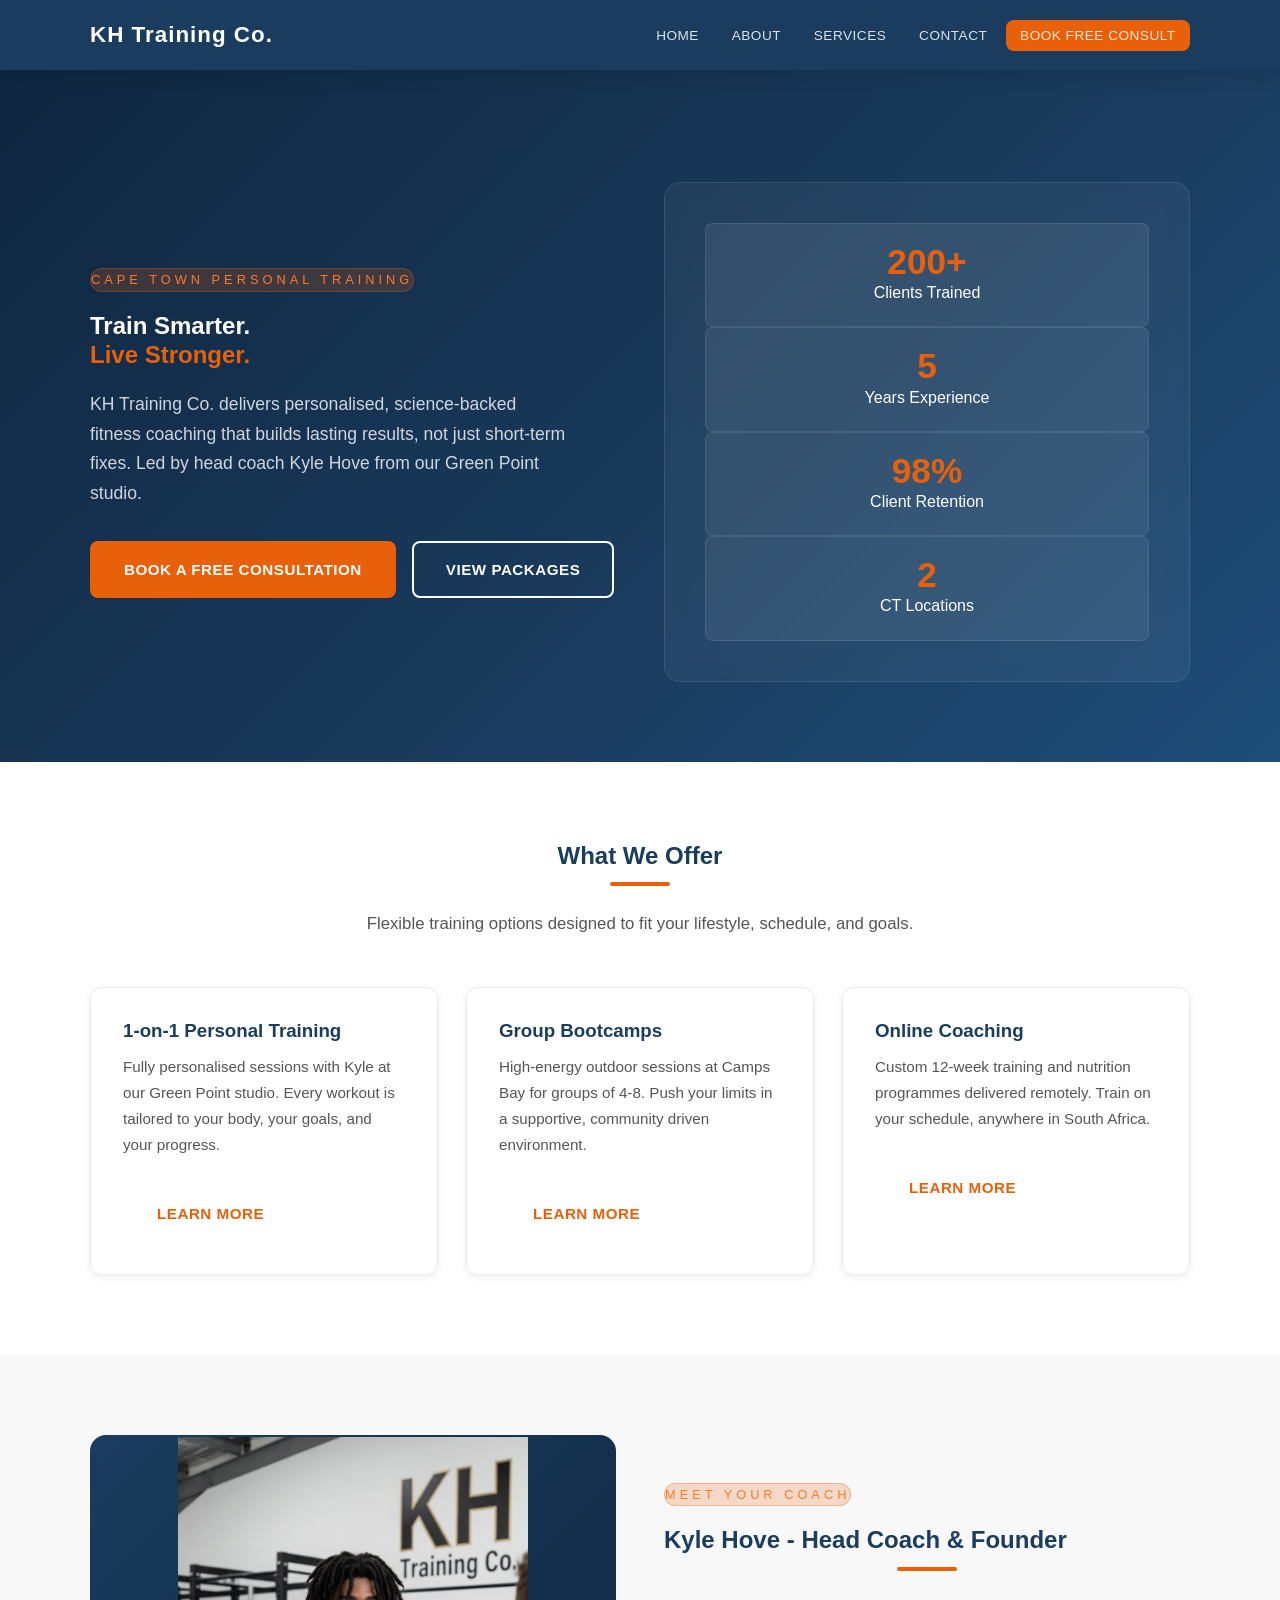
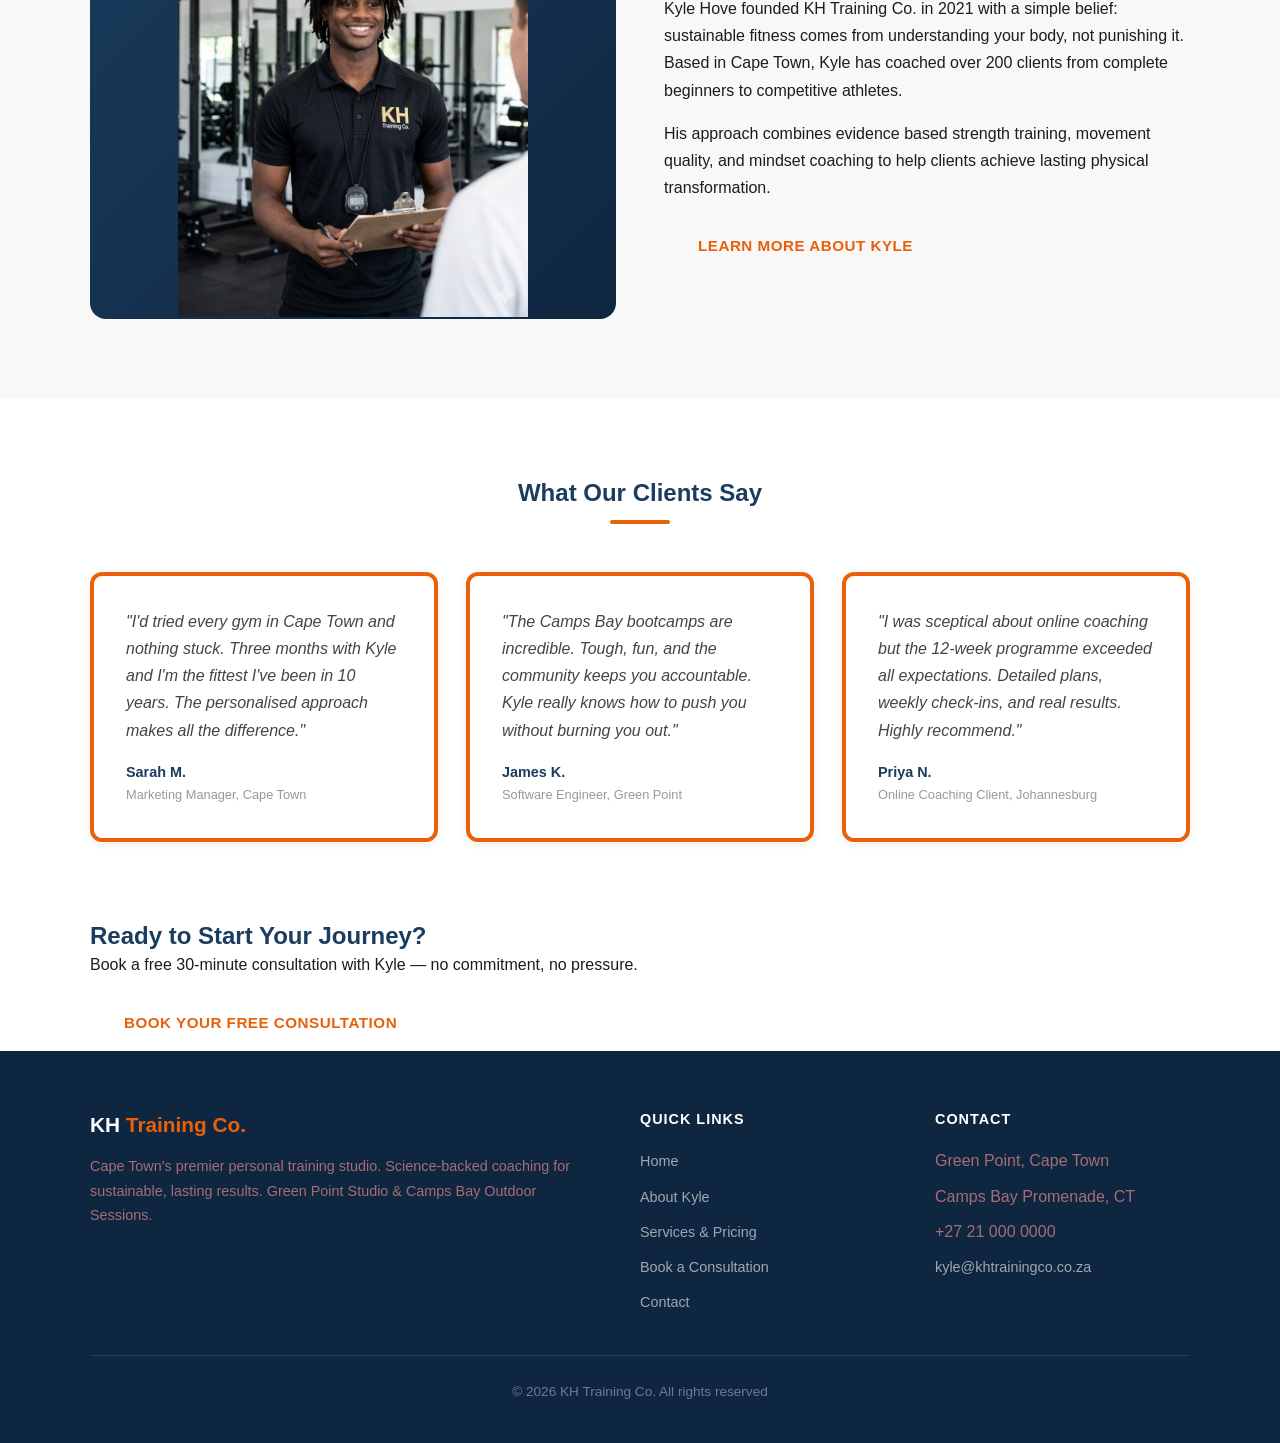
==== commit 745b7e5f: "linked index to js" ====
--- a/index.html
+++ b/index.html
@@ -185,6 +185,6 @@
       </div>
     </div>
   </footer>
-    
+    <script src="js/main.js"></script>
 </body>
 </html>
--- a/css/style.css
+++ b/css/style.css
@@ -1,6 +1,6 @@
 /* Variables */
 :root {
-     --navy:      #1A3C5E;
+  --navy:      #1A3C5E;
   --navy-dark: #0F2640;
   --orange:    #E8610A;
   --orange-lt: #FF7A2B;
@@ -205,9 +205,9 @@
 }
 
 .navCTA{
-    background: var(--orange)
-    color: var(--white)
-    padding: 0.5rem 1.2rem
+    background: var(--orange);
+    color: var(--white);
+    padding: 0.5rem 1.2rem;
 }
 
 .navCTA :hover{
@@ -298,6 +298,7 @@
   border: 1px solid rgba(255,255,255,0.1);
   border-radius: 16px;
   padding: 2.5rem;
+  backdrop-filter: blur(10px);
 }
 
 .heroStatas{
@@ -306,7 +307,7 @@
   gap: 1.5rem;
 }
 
-.stat{
+.stat {
   text-align: center;
   padding: 1.25rem;
   background: rgba(255,255,255,0.07);
@@ -418,11 +419,210 @@
   text-align: center;
   padding: 2rem;
 }
+
+.qualifications {
+  display: flex;
+  flex-direction: column;
+  gap: 0.75rem;
+  margin-top: 1.5rem;
+}
+
+.qualItem {
+  display: flex;
+  align-items: center;
+  gap: 0.75rem;
+  font-size: 0.95rem;
+  color: #444;
+}
+.qualItem ::before{
+  display: flex;
+  align-items: center;
+  justify-content: center;
+  width: 24px;
+  height: 24px;
+  min-width: 24px;
+  background: var(--orange);
+  color: var(--white);
+  border-radius: 50%;
+  font-size: 0.75rem;
+  font-weight: 700;
+}
+
+/* pricing*/
+.pricingGrid {
+  display: grid;
+  grid-template-columns: repeat(auto-fit, minmax(220px, 1fr));
+  gap: 1.5rem;
+}
+
+.pricingCard {
+  background: var(--white);
+  border: 2px solid var(--lightgrey);
+  border-radius: 12px;
+  padding: 2rem 1.5rem;
+  text-align: center;
+  transition: all var(--transition);
+  position: relative;
+}
+
+.pricingCard:hover,
+.pricingCard--featured {
+  border-color: var(--orange);
+  transform: translateY(-4px);
+  box-shadow: var(--shadow-lg);
+}
+.pricingCard--featured .badge {
+  position: absolute;
+  top: -12px;
+  left: 50%;
+  transform: translateX(-50%);
+  background: var(--orange);
+  color: var(--white);
+  font-family: var(--font-head);
+  font-weight: 700;
+  font-size: 0.75rem;
+  text-transform: uppercase;
+  letter-spacing: 1px;
+  padding: 0.3rem 1rem;
+  border-radius: 20px;
+}
+
+.pricingCardIcon { 
+  font-size: 2rem; 
+  margin-bottom: 1rem; 
+}
+.pricingCard h3 { 
+  font-size: 1.1rem; 
+  margin-bottom: 0.5rem; 
+}
+.pricingCardPrice {
+  font-family: var(--font-head);
+  font-size: 1.8rem;
+  font-weight: 900;
+  color: var(--orange);
+  margin: 0.75rem 0;
+}
+.pricingCardPrice span { 
+  font-size: 1rem; 
+  font-weight: 600; 
+  color: var(--midgrey); 
+}
+.pricingCard p { 
+  font-size: 0.9rem; 
+  color: #555; 
+}
+/* FQA*/
+.faqlist { 
+  max-width: 780px; 
+  margin: 0 auto; 
+}
+.faqItem {
+  border-bottom: 1px solid var(--lightgrey);
+  padding: 1.5rem 0;
+}
+.faqItem h4 { 
+  color: var(--navy); 
+  margin-bottom: 0.5rem; 
+}
+.faqItem p { color: #555; 
+  font-size: 0.95rem; 
+  margin: 0; 
+}
+/* contact infor */
+.contactGrid {
+  display: grid;
+  grid-template-columns: 1fr 1fr;
+  gap: 2rem;
+}
+.contactCard {
+  background: var(--white);
+  border-radius: 12px;
+  padding: 2rem;
+  box-shadow: var(--shadow-sm);
+  border: 1px solid var(--lightgrey);
+}
+
+.contactCardIcon {
+  font-size: 2rem;
+  margin-bottom: 1rem;
+}
+
+.contactCard h3 { 
+  margin-bottom: 1rem; 
+  font-size: 1.2rem; 
+}
+
+.contactCard p { 
+  font-size: 0.95rem; 
+  color: #555; 
+  margin-bottom: 0.5rem; 
+}
+.map {
+  background: var(--lightgrey);
+  border-radius: 12px;
+  height: 300px;
+  display: flex;
+  align-items: center;
+  justify-content: center;
+  color: var(--midgrey);
+  font-family: var(--font-head);
+  font-size: 1rem;
+  margin-top: 2rem;
+  border: 2px dashed #ccc;
+  text-align: center;
+  padding: 2rem;
+}
+/* forms*/
+.formGroup { 
+  margin-bottom: 1.5rem; 
+}
+
+.formGroup label {
+  display: block;
+  font-family: var(--font-head);
+  font-weight: 600;
+  font-size: 0.9rem;
+  color: var(--navy);
+  margin-bottom: 0.5rem;
+}
+
+.formGroup input,
+.formGroup select,
+.formGroup textarea {
+  width: 100%;
+  padding: 0.85rem 1rem;
+  border: 2px solid var(--lightgrey);
+  border-radius: var(--radius);
+  font-family: var(--font-body);
+  font-size: 1rem;
+  color: var(--darktext);
+  background: var(--white);
+  transition: border-color var(--transition);
+}
+
+.formGroup input:focus,
+.formGroup select:focus,
+.formGroup textarea:focus {
+  outline: none;
+  border-color: var(--orange);
+}
+
+.formGroup textarea { 
+  resize: vertical; 
+  min-height: 130px; 
+}
+
+.formRow { 
+  display: grid; 
+  grid-template-columns: 1fr 1fr; 
+  gap: 1.25rem; 
+}
+
 /* footer */
 
 .footer {
   background: var(--navy-dark);
-  color: rgba(255,255,255,0.7);
+  color: rgba(230, 140, 140, 0.7);
   padding: 3.5rem 0 1.5rem;
 }
 
@@ -483,3 +683,42 @@
   color: rgba(255,255,255,0.4);
 }
 
+/* responsive*/
+
+@media (max-width: 900px){
+    .heroInner { grid-template-columns: 1fr; }
+    .heroVisual { display: none; }
+    .about-grid { grid-template-columns: 1fr; }
+    .footerGrid { grid-template-columns: 1fr 1fr; }
+    .formRow { grid-template-columns: 1fr; }
+}
+
+@media (max-width: 680px){
+    .navLinks { display: none; 
+        flex-direction: column; 
+        position: absolute; 
+        top: 70px; 
+        left: 0; 
+        right: 0; 
+        background: var(--navy); 
+        padding: 1rem; 
+        gap: 0.25rem; }
+    .navLinks.open { display: flex; }
+    .navToggle { display: flex; }
+    .footerGrid { grid-template-columns: 1fr; }
+    .section { padding: 3.5rem 0; }
+}
+/*  google maps */
+ .mapEmbed {
+  width: 100%;
+  height: 380px;
+  border: 0;
+  border-radius: 12px;
+  margin-top: 2rem;
+}
+
+@media (max-width: 680px) {
+  .mapEmbed {
+    height: 280px;
+  }
+}
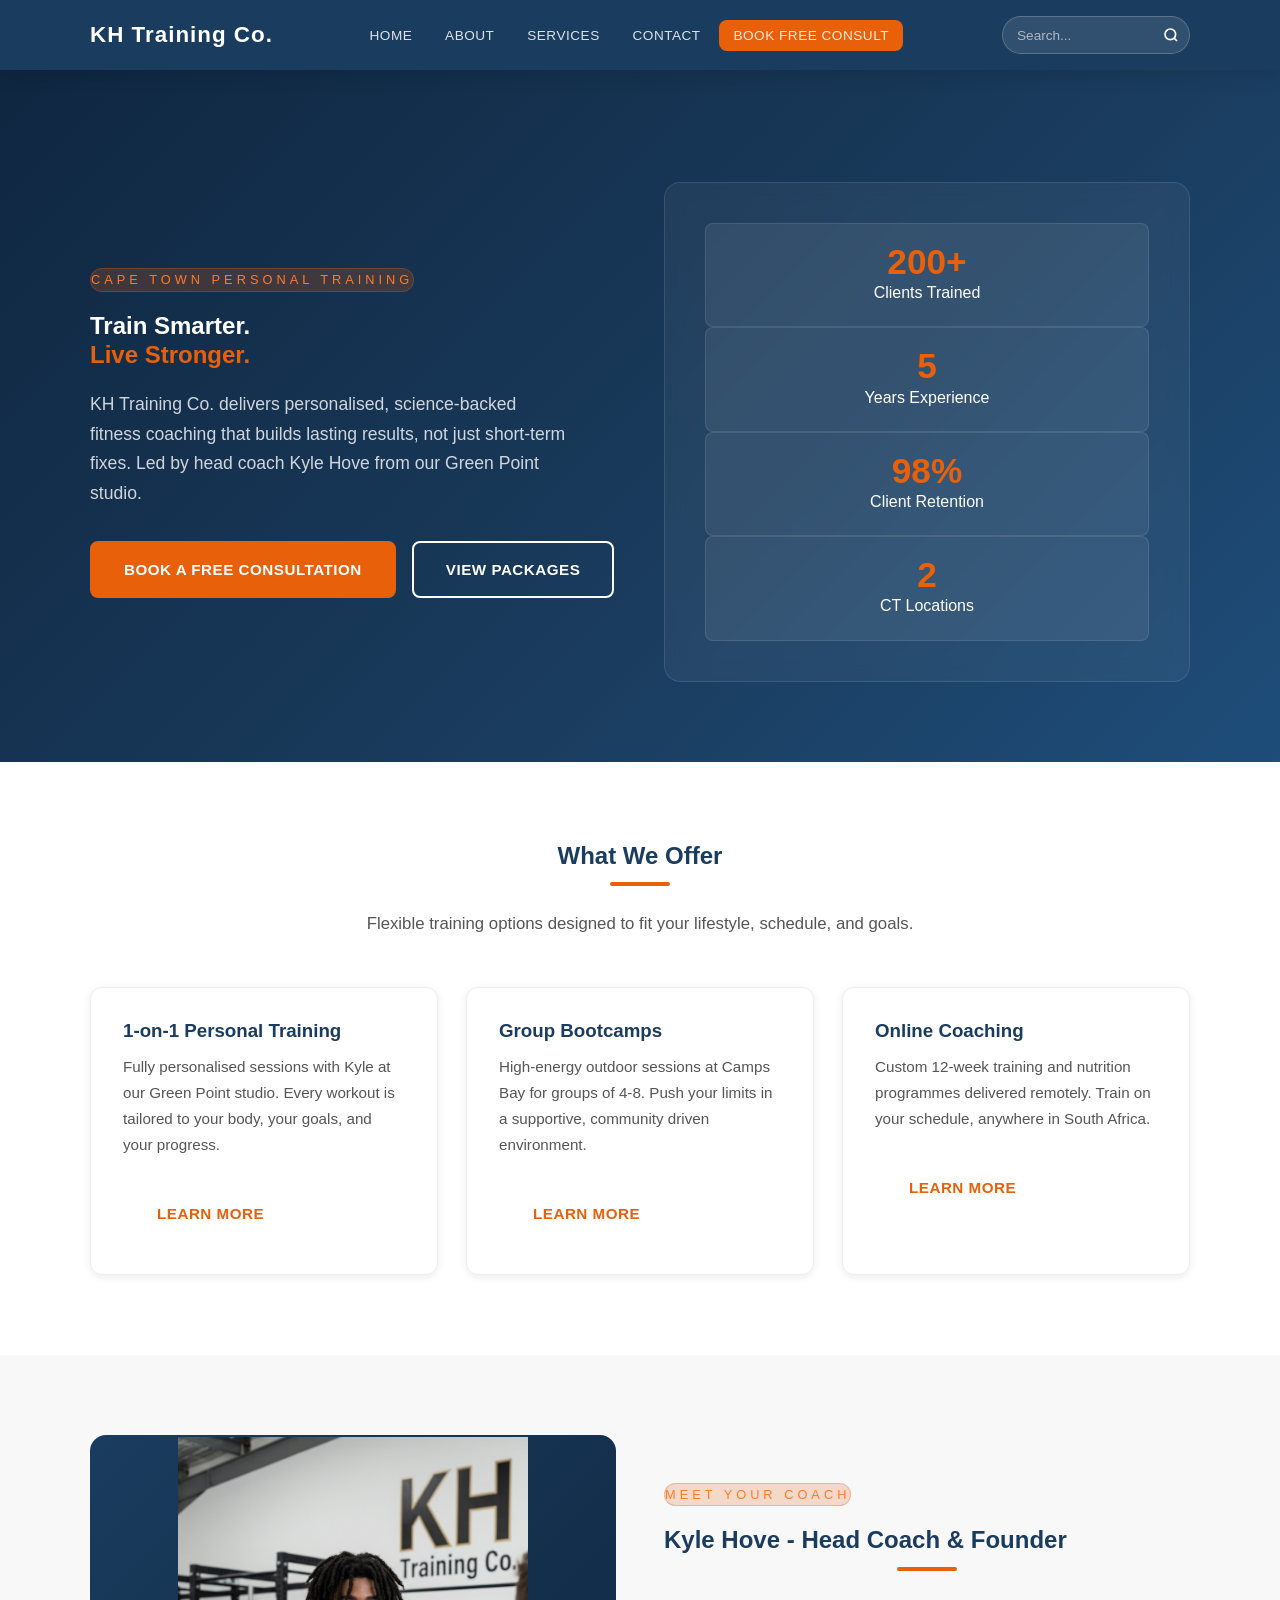
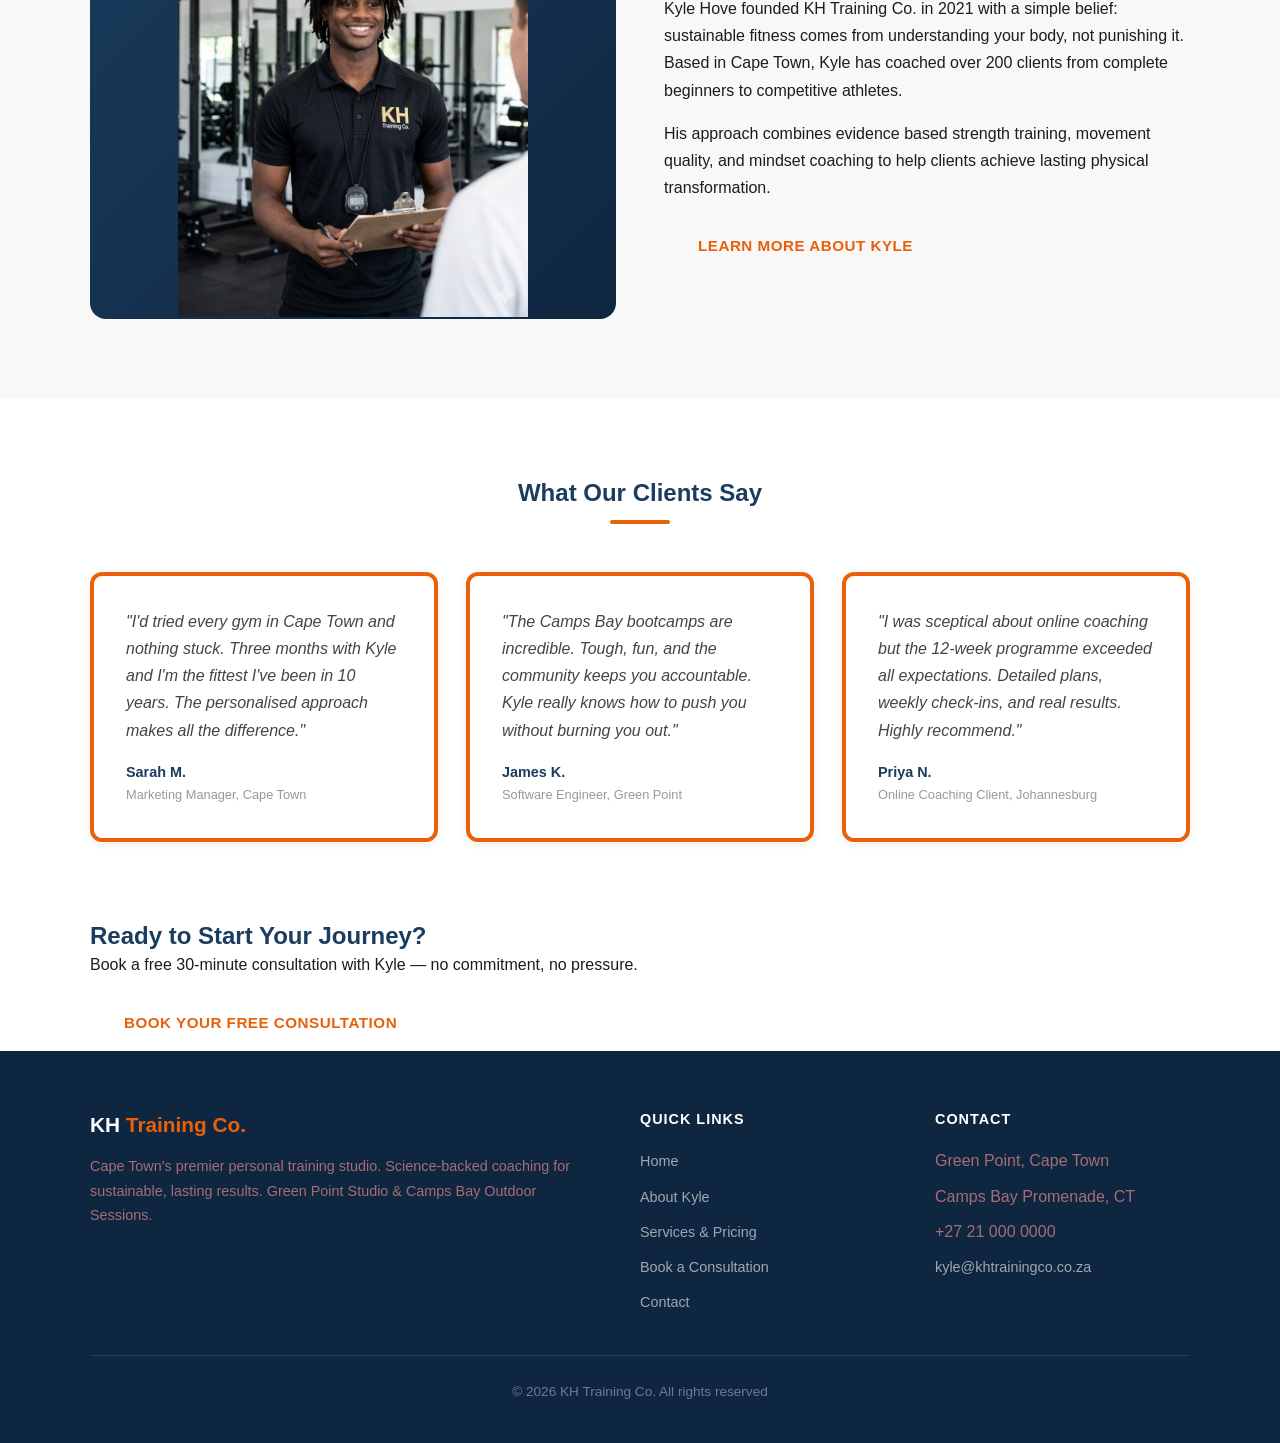
==== commit d6fae817: "added off page SEO" ====
--- a/index.html
+++ b/index.html
@@ -3,6 +3,27 @@
 <head>
     <meta charset="UTF-8">
     <meta name="viewport" content="width=device-width, initial-scale=1.0">
+    <meta http-equiv="Referrer-Policy" content="strict-origin-when-cross-origin">
+    <meta name="viewport" content="width=device-width, initial-scale=1.0">
+    <meta name="description" content="Meet Kyle Hove, founder and head coach of KH Training Co. — REPSSA registered personal trainer in Green Point, Cape Town. View our studio gallery.">
+    <meta name="keywords" content="Kyle Hove personal trainer, KH Training Co about, Cape Town fitness coach, Green Point personal training studio">
+    <meta name="robots" content="index, follow">
+    <meta name="author" content="Kyle Hove">
+
+    <!-- off-page SEO (how this page looks when shared on social media) -->
+    <meta property="og:title" content="KH Training Co. | Personal Training Cape Town">
+    <meta property="og:description" content="Meet Kyle Hove, founder and head coach of KH Training Co. — REPSSA registered personal trainer in Green Point, Cape Town. View our studio gallery.">
+    <meta property="og:image" content="images/kyle.png">
+    <meta property="og:type" content="website">
+    <meta property="og:url" content="https://github.com/kyleqe/PART-/blob/main/index.html">
+    
+    <!-- Twitter Card -->
+    <meta name="twitter:card" content="summary_large_image">
+    <meta name="twitter:title" content="KH Training Co. | Personal Training Cape Town">
+    <meta name="twitter:description" content="Meet Kyle Hove, founder and head coach of KH Training Co. — REPSSA registered personal trainer in Green Point, Cape Town. View our studio gallery.">
+    <meta name="twitter:image" content="images/kyle.png">
+
+    <link rel="canonical" href="https://github.com/kyleqe/PART-/blob/main/index.html">
     <title>KH Training Co. | Personal Training Cape Town</title>
     <link rel="stylesheet" href="css/style.css">
 </head>
--- a/css/style.css
+++ b/css/style.css
@@ -617,7 +617,315 @@
   grid-template-columns: 1fr 1fr; 
   gap: 1.25rem; 
 }
-
+/* Form Validation */
+.inputError {
+  border-color: #D64545 !important;
+  background: #FFF5F5;
+}
+
+.fieldError {
+  display: block;
+  color: #D64545;
+  font-size: 0.8rem;
+  margin-top: 0.4rem;
+  font-family: var(--font-body);
+}
+
+.formSuccess {
+  display: none;
+  background: #E6F4EA;
+  border: 1px solid #34A853;
+  color: #1E7E34;
+  padding: 1rem 1.25rem;
+  border-radius: var(--radius);
+  margin-bottom: 1.5rem;
+  font-size: 0.95rem;
+}
+
+/*Scroll Animation */
+.reveal-hidden {
+  opacity: 0;
+  transform: translateY(24px);
+  transition: opacity 0.6s ease, transform 0.6s ease;
+}
+
+.reveal-visible {
+  opacity: 1;
+  transform: translateY(0);
+}
+/* Sticky Header Shadow on Scrol*/
+.site-header.scrolled {
+  box-shadow: var(--shadow-lg);
+}
+
+/* Gallery */
+
+.galleryGrid {
+  display: grid;
+  grid-template-columns: repeat(auto-fit, minmax(220px, 1fr));
+  gap: 1.25rem;
+}
+ 
+.galleryItem {
+  position: relative;
+  border-radius: 12px;
+  overflow: hidden;
+  cursor: pointer;
+  aspect-ratio: 4 / 3;
+  background: var(--lightgrey);
+  box-shadow: var(--shadow-sm);
+  transition: transform var(--transition), box-shadow var(--transition);
+}
+ 
+.galleryItem:hover,
+.galleryItem:focus-visible {
+  transform: translateY(-4px);
+  box-shadow: var(--shadow-lg);
+  outline: none;
+}
+ 
+.galleryItem img {
+  width: 100%;
+  height: 100%;
+  object-fit: cover;
+}
+ 
+.galleryItem::after {
+  content: '';
+  position: absolute;
+  inset: 0;
+  background: linear-gradient(to top, rgba(0,0,0,0.55), transparent 50%);
+  opacity: 0;
+  transition: opacity var(--transition);
+}
+ 
+.galleryItem:hover::after,
+.galleryItem:focus-visible::after {
+  opacity: 1;
+}
+ 
+.galleryCaption {
+  position: absolute;
+  bottom: 0.75rem;
+  left: 0.9rem;
+  right: 0.9rem;
+  color: var(--white);
+  font-size: 0.85rem;
+  font-family: var(--font-head);
+  font-weight: 600;
+  opacity: 0;
+  transform: translateY(6px);
+  transition: all var(--transition);
+}
+ 
+.galleryItem:hover .galleryCaption,
+.galleryItem:focus-visible .galleryCaption {
+  opacity: 1;
+  transform: translateY(0);
+}
+/* lightbox overlay */
+
+#lightbox {
+  position: fixed;
+  inset: 0;
+  background: rgba(15, 38, 64, 0.95);
+  display: none;
+  align-items: center;
+  justify-content: center;
+  z-index: 9999;
+  padding: 2rem;
+}
+ 
+#lightbox.lb-open { display: flex; }
+ 
+.lb-content {
+  max-width: 900px;
+  max-height: 85vh;
+  text-align: center;
+}
+ 
+.lb-img {
+  max-width: 100%;
+  max-height: 75vh;
+  border-radius: 8px;
+  box-shadow: 0 20px 60px rgba(0,0,0,0.5);
+}
+ 
+.lb-caption {
+  color: var(--white);
+  margin-top: 1rem;
+  font-size: 0.95rem;
+  font-family: var(--font-body);
+}
+ 
+.lb-close, .lb-prev, .lb-next {
+  position: absolute;
+  background: rgba(255,255,255,0.1);
+  border: 1px solid rgba(255,255,255,0.2);
+  color: var(--white);
+  border-radius: 50%;
+  cursor: pointer;
+  display: flex;
+  align-items: center;
+  justify-content: center;
+  transition: background var(--transition);
+}
+ 
+.lb-close:hover, .lb-prev:hover, .lb-next:hover {
+  background: var(--orange);
+  border-color: var(--orange);
+}
+ 
+.lb-close {
+  top: 1.5rem;
+  right: 1.5rem;
+  width: 44px;
+  height: 44px;
+  font-size: 1.5rem;
+  line-height: 1;
+}
+ 
+.lb-prev, .lb-next {
+  top: 50%;
+  transform: translateY(-50%);
+  width: 50px;
+  height: 50px;
+  font-size: 1.8rem;
+}
+ 
+.lb-prev { left: 1.5rem; }
+.lb-next { right: 1.5rem; }
+
+@media (max-width: 680px) {
+  .lb-prev, .lb-next { width: 40px; height: 40px; font-size: 1.4rem; }
+  .lb-close { width: 38px; height: 38px; top: 1rem; right: 1rem; }
+  .lb-prev { left: 0.5rem; }
+  .lb-next { right: 0.5rem; }
+}
+
+/* site-wide search */
+
+.searchWrapper {
+  position: relative;
+  margin-left: 1rem;
+}
+ 
+.searchBox {
+  display: flex;
+  align-items: center;
+  background: rgba(255,255,255,0.1);
+  border: 1px solid rgba(255,255,255,0.2);
+  border-radius: 20px;
+  padding: 0.3rem 0.3rem 0.3rem 0.9rem;
+  transition: background var(--transition);
+}
+ 
+.searchBox:focus-within {
+  background: rgba(255,255,255,0.15);
+  border-color: var(--orange);
+}
+ 
+.searchInput {
+  background: transparent;
+  border: none;
+  outline: none;
+  color: var(--white);
+  font-family: var(--font-body);
+  font-size: 0.85rem;
+  width: 140px;
+}
+ 
+.searchInput::placeholder { color: rgba(255,255,255,0.6); }
+ 
+.searchBtn {
+  background: transparent;
+  border: none;
+  color: var(--white);
+  cursor: pointer;
+  display: flex;
+  align-items: center;
+  padding: 0.35rem;
+}
+ 
+.searchResults {
+  display: none;
+  position: absolute;
+  top: calc(100% + 0.5rem);
+  right: 0;
+  width: 280px;
+  background: var(--white);
+  border-radius: 10px;
+  box-shadow: var(--shadow-lg);
+  list-style: none;
+  padding: 0.5rem;
+  max-height: 320px;
+  overflow-y: auto;
+  z-index: 1100;
+}
+ 
+.searchResult {
+  display: flex;
+  justify-content: space-between;
+  align-items: center;
+  padding: 0.65rem 0.75rem;
+  border-radius: 6px;
+  cursor: pointer;
+  transition: background var(--transition);
+}
+ 
+.searchResult:hover,
+.searchResult:focus {
+  background: var(--offwhite);
+  outline: none;
+}
+ 
+.searchResultTitle {
+  font-family: var(--font-head);
+  font-size: 0.85rem;
+  font-weight: 600;
+  color: var(--navy);
+}
+ 
+.searchResultPage {
+  font-size: 0.7rem;
+  color: var(--midgrey);
+}
+ 
+.searchNoResult {
+  padding: 0.75rem;
+  color: var(--midgrey);
+  font-size: 0.85rem;
+  text-align: center;
+}
+
+@media (max-width: 680px) {
+  .searchWrapper { width: 100%; margin: 0.5rem 0 0; }
+  .searchBox { width: 100%; }
+  .searchInput { width: 100%; }
+  .searchResults { width: 100%; }
+}
+
+/*AJAX Form Banner  */
+.formBanner {
+  display: none;
+  padding: 1rem 1.25rem;
+  border-radius: var(--radius);
+  margin-bottom: 1.5rem;
+  font-size: 0.95rem;
+  font-family: var(--font-body);
+}
+ 
+.formBanner--success {
+  background: #E6F4EA;
+  border: 1px solid #34A853;
+  color: #1E7E34;
+}
+ 
+.formBanner--error {
+  background: #FDE8E8;
+  border: 1px solid #D64545;
+  color: #B91C1C;
+}
 /* footer */
 
 .footer {
